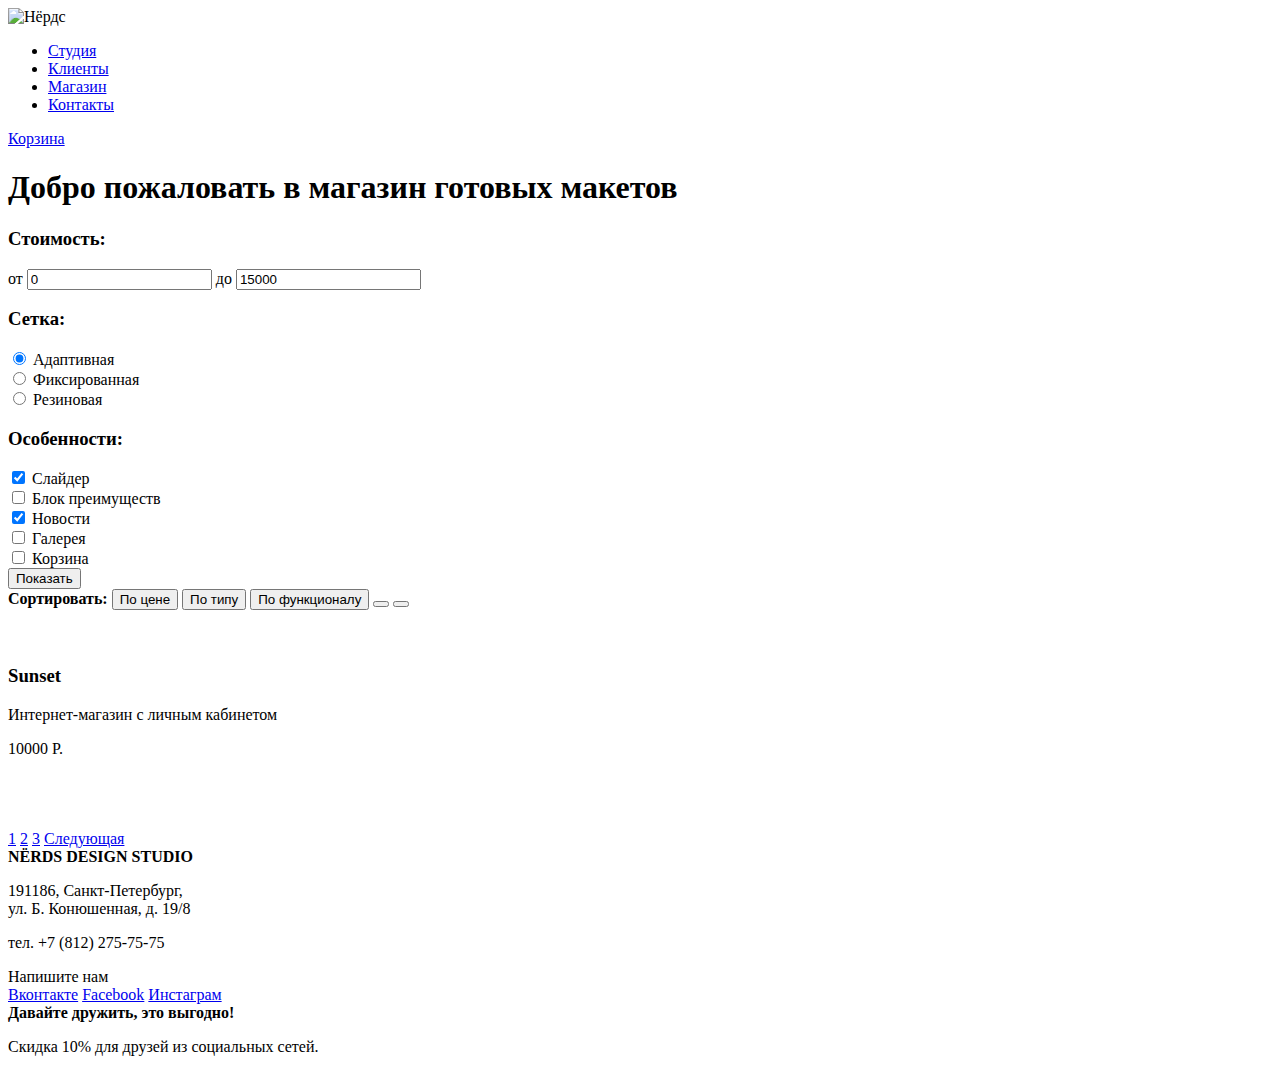
==== catalog.html @ 6c8f4cd6 "Второе задание" ====
<!DOCTYPE html>
<html lang="ru">
  <head>
    <meta charset="utf-8">
    <title>Магазин готовых макетов «Нёрдс»</title>
  </head>
  <body>
    <header class="main-header">
      <div class="container">
        <div class="nerds-logo">
          <img src="img/" width="" height="" alt="Нёрдс">  
        </div>
        <nav class="main-navigation">
          <ul>
            <li>
              <a href="#">Студия</a>
            </li>
            <li>
              <a href="#">Клиенты</a>
            </li>
            <li>
              <a href="#">Магазин</a>  
            </li>
            <li>
              <a href="#">Контакты</a>  
            </li>
          </ul>
        </nav>
        <div class="cart-block">
          <a class="cart" href="#">Корзина</a>
        </div>
      </div>
    </header>
    <main class="container">
      <div class="head">
        <h1 class="shop-welcome">Добро пожаловать в магазин готовых макетов</h1>  
      </div>
      <div class="container-forms">
        <form class="block-form" action="https://echo.htmlacademy.ru" method="post">
          <div class="range-filter"> <!-- С фильтром-ползунком не разобрался -->
            <h3 class="index-title">Стоимость:</h3>
            <div class="range-controls">
              <div class="scale"><div></div></div>
              <div class="toggle min-toggle"></div>
              <div class="toggle max-toggle"></div>
            </div>
            <div class="price-controls">
              от <input class="min-price" type="text" value="0">
              до <input class="max-price" type="text" value="15000">
            </div>
          </div>
          <div class="block-grid">
            <h3 class="index-title">Сетка:</h3>
            <label>
            <input class="grid-name" type="radio" name="grid" value="adaptive" checked> Адаптивная<br>
            </label>
            <label>
            <input class="grid-name" type="radio" name="grid" value="fixed"> Фиксированная<br>
            </label>
            <label>
            <input class="grid-name" type="radio" name="grid" value="elastic"> Резиновая
            </label>
          </div>
          <div class="block-features">
            <h3 class="index-title">Особенности:</h3>
            <label>
            <input class="feature-name" type="checkbox" name="slider" id="slider-field" checked> Слайдер<br>
            </label>
            <label>
            <input class="feature-name" type="checkbox" name="features-mod" id="features-mod-field"> Блок преимуществ<br>
            </label>
            <label>
            <input class="feature-name" type="checkbox" name="news" id="news-field" checked> Новости<br>
            </label>
            <label>
            <input class="feature-name" type="checkbox" name="gallery" id="gallery-field"> Галерея<br>
            </label>
            <label>
            <input class="feature-name" type="checkbox" name="cart" id="cart-field"> Корзина
            </label>
          </div>
          <button class="btn btn-show">Показать</button>
        </form>
      </div>
      <div class="container-catalog">
        <div class="sort">
          <b class="sort-name">Сортировать:</b>
          <button class="by-price">По цене</button>
          <button class="by-type">По типу</button>
          <button class="by-function">По функционалу</button>
          <button class="sort-down"></button>
          <button class="sort-up"></button>
        </div>
        <div class="layouts">
          <article class="aviator">
            <div class="triple-slider"></div>
            <img src="img/" width="" height="" alt="">  
          </article>
          <article class="sunset">
            <div class="triple-slider"></div>
            <img src="img/" width="" height="" alt="">
            <section class="sunset-info">
              <h3 class="index-title">Sunset</h3>
              <p>Интернет-магазин с личным кабинетом</p>
              <a class="btn btn-buy">10000 Р.</a>
            </section>
          </article>
          <article class="forte">
            <div class="triple-slider"></div>
            <img src="img/" width="" height="" alt="">  
          </article>
          <article class="modern-organic">
            <div class="triple-slider"></div>
            <img src="img/" width="" height="" alt="">  
          </article>
          <article class="avenue">
            <div class="triple-slider"></div>
            <img src="img/" width="" height="" alt="">  
          </article>
          <article class="dovetail">
            <div class="triple-slider"></div>
            <img src="img/" width="" height="" alt="">  
          </article>
        </div>
        <div class="pages">
          <a class="page" href="#">1</a>
          <a class="page" href="#">2</a>
          <a class="page" href="#">3</a>
          <a class="next" href="#">Следующая</a>
        </div>
      </div>
    </main>
    <footer class="main-footer">
      <div class="container">
        <a class="map" href="#"></a>
        <section class="footer-contacts">
          <b class="title-contacts">NЁRDS DESIGN STUDIO</b>
          <p>191186, Санкт-Петербург,<br>
             ул. Б. Конюшенная, д. 19/8</p>
          <p>тел. +7 (812) 275-75-75</p>
          <a class="btn link-us">Напишите нам</a>
        </section>
        <section class="footer-social">
          <div class="links">
            <a class="btn-social btn-social-vk" href="#">Вконтакте</a>
            <a class="btn-social btn-social-fb" href="#">Facebook</a>
            <a class="btn-social btn-social-inst" href="#">Инстаграм</a>
          </div>
          <div class="friendship">
            <b class="friend-title">Давайте дружить, это выгодно!</b>
            <p class="discount">Скидка 10% для друзей из социальных сетей.</p>
          </div>
        </section>
      </div>
    </footer>
  </body>
</html>
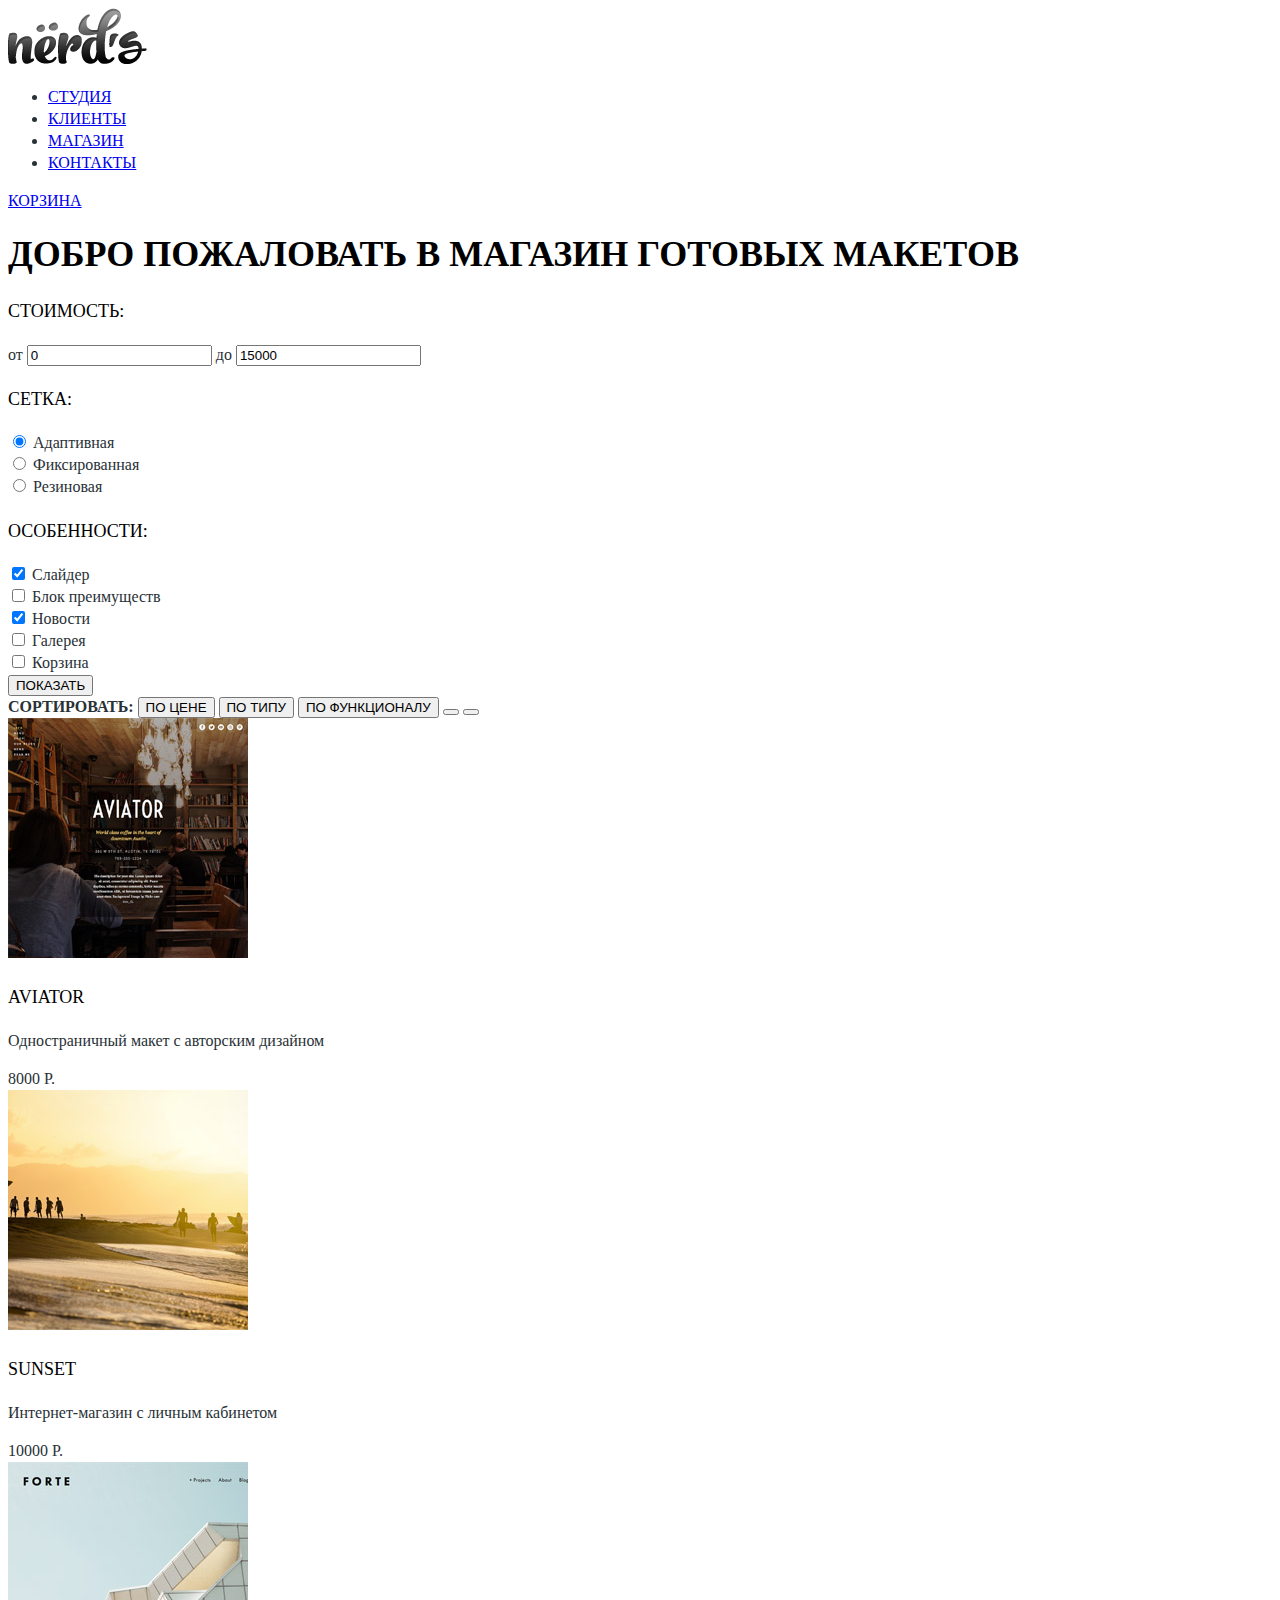
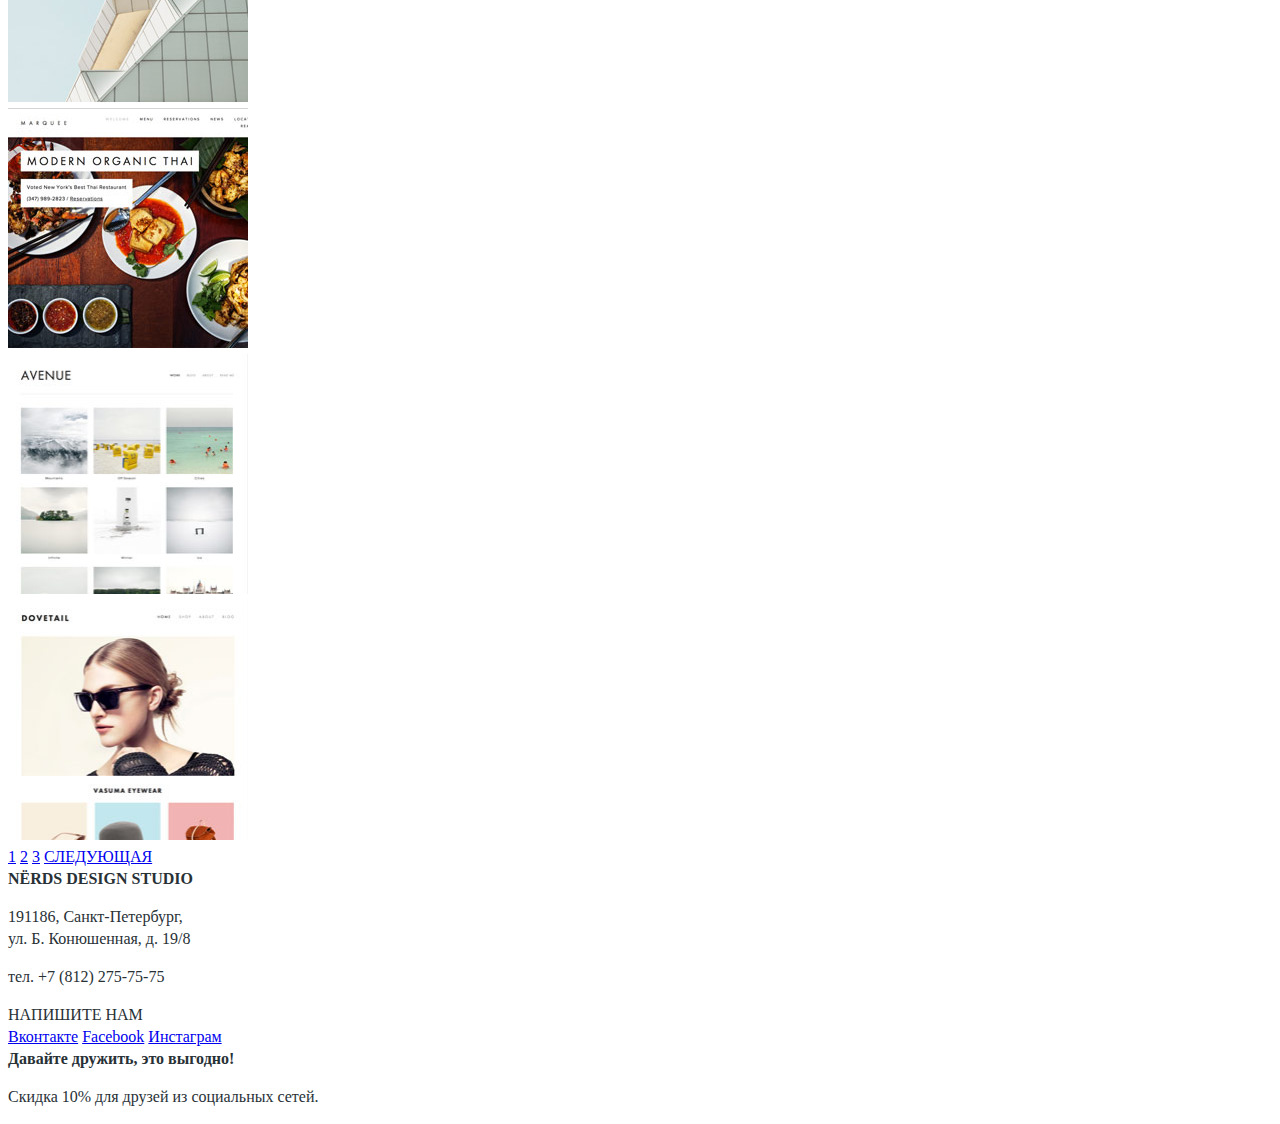
==== commit 2e51c8cd: "Третье задание" ====
--- a/catalog.html
+++ b/catalog.html
@@ -3,42 +3,43 @@
   <head>
     <meta charset="utf-8">
     <title>Магазин готовых макетов «Нёрдс»</title>
+    <link href="css/style.css" rel="stylesheet">
   </head>
   <body>
     <header class="main-header">
       <div class="container">
         <div class="nerds-logo">
-          <img src="img/" width="" height="" alt="Нёрдс">  
+          <a class="logo" href="#"><img src="img/logo_nerds.png" width="139" height="56" alt="Нёрдс"></a>  
         </div>
         <nav class="main-navigation">
           <ul>
             <li>
-              <a href="#">Студия</a>
+              <a href="#">СТУДИЯ</a>
             </li>
             <li>
-              <a href="#">Клиенты</a>
+              <a href="#">КЛИЕНТЫ</a>
             </li>
             <li>
-              <a href="#">Магазин</a>  
+              <a href="#">МАГАЗИН</a>  
             </li>
             <li>
-              <a href="#">Контакты</a>  
+              <a href="#">КОНТАКТЫ</a>  
             </li>
           </ul>
         </nav>
         <div class="cart-block">
-          <a class="cart" href="#">Корзина</a>
+          <a class="cart" href="#">КОРЗИНА</a>
         </div>
       </div>
     </header>
     <main class="container">
       <div class="head">
-        <h1 class="shop-welcome">Добро пожаловать в магазин готовых макетов</h1>  
+        <h1 class="shop-welcome">ДОБРО ПОЖАЛОВАТЬ В МАГАЗИН ГОТОВЫХ МАКЕТОВ</h1>  
       </div>
       <div class="container-forms">
         <form class="block-form" action="https://echo.htmlacademy.ru" method="post">
           <div class="range-filter"> <!-- С фильтром-ползунком не разобрался -->
-            <h3 class="index-title">Стоимость:</h3>
+            <h3 class="index-title">СТОИМОСТЬ:</h3>
             <div class="range-controls">
               <div class="scale"><div></div></div>
               <div class="toggle min-toggle"></div>
@@ -50,7 +51,7 @@
             </div>
           </div>
           <div class="block-grid">
-            <h3 class="index-title">Сетка:</h3>
+            <h3 class="index-title">СЕТКА:</h3>
             <label>
             <input class="grid-name" type="radio" name="grid" value="adaptive" checked> Адаптивная<br>
             </label>
@@ -62,7 +63,7 @@
             </label>
           </div>
           <div class="block-features">
-            <h3 class="index-title">Особенности:</h3>
+            <h3 class="index-title">ОСОБЕННОСТИ:</h3>
             <label>
             <input class="feature-name" type="checkbox" name="slider" id="slider-field" checked> Слайдер<br>
             </label>
@@ -79,54 +80,59 @@
             <input class="feature-name" type="checkbox" name="cart" id="cart-field"> Корзина
             </label>
           </div>
-          <button class="btn btn-show">Показать</button>
+          <button class="btn btn-show">ПОКАЗАТЬ</button>
         </form>
       </div>
       <div class="container-catalog">
         <div class="sort">
-          <b class="sort-name">Сортировать:</b>
-          <button class="by-price">По цене</button>
-          <button class="by-type">По типу</button>
-          <button class="by-function">По функционалу</button>
+          <b class="sort-name">СОРТИРОВАТЬ:</b>
+          <button class="by-price">ПО ЦЕНЕ</button>
+          <button class="by-type">ПО ТИПУ</button>
+          <button class="by-function">ПО ФУНКЦИОНАЛУ</button>
           <button class="sort-down"></button>
           <button class="sort-up"></button>
         </div>
         <div class="layouts">
           <article class="aviator">
             <div class="triple-slider"></div>
-            <img src="img/" width="" height="" alt="">  
+            <img src="img/shop_aviator.jpg" width="240" height="240" alt="AVIATOR">
+            <section class="aviator-info">
+              <h3 class="index-title">AVIATOR</h3>
+              <p>Одностраничный макет с авторским дизайном</p>
+              <a class="btn btn-buy">8000 Р.</a>
+            </section>
           </article>
           <article class="sunset">
             <div class="triple-slider"></div>
-            <img src="img/" width="" height="" alt="">
+            <img src="img/shop_sunset.jpg" width="240" height="240" alt="SUNSET">
             <section class="sunset-info">
-              <h3 class="index-title">Sunset</h3>
+              <h3 class="index-title">SUNSET</h3>
               <p>Интернет-магазин с личным кабинетом</p>
               <a class="btn btn-buy">10000 Р.</a>
             </section>
           </article>
           <article class="forte">
             <div class="triple-slider"></div>
-            <img src="img/" width="" height="" alt="">  
+            <img src="img/shop_forte.jpg" width="240" height="240" alt="FORTE">  
           </article>
           <article class="modern-organic">
             <div class="triple-slider"></div>
-            <img src="img/" width="" height="" alt="">  
+            <img src="img/shop_modorg.jpg" width="240" height="240" alt="MODERN ORGANIC THAI">  
           </article>
           <article class="avenue">
             <div class="triple-slider"></div>
-            <img src="img/" width="" height="" alt="">  
+            <img src="img/shop_avenue.jpg" width="240" height="240" alt="AVENUE">  
           </article>
           <article class="dovetail">
             <div class="triple-slider"></div>
-            <img src="img/" width="" height="" alt="">  
+            <img src="img/shop_dovetail.jpg" width="240" height="240" alt="DOVETAIL">  
           </article>
         </div>
         <div class="pages">
           <a class="page" href="#">1</a>
           <a class="page" href="#">2</a>
           <a class="page" href="#">3</a>
-          <a class="next" href="#">Следующая</a>
+          <a class="page next" href="#">СЛЕДУЮЩАЯ</a>
         </div>
       </div>
     </main>
@@ -138,7 +144,7 @@
           <p>191186, Санкт-Петербург,<br>
              ул. Б. Конюшенная, д. 19/8</p>
           <p>тел. +7 (812) 275-75-75</p>
-          <a class="btn link-us">Напишите нам</a>
+          <a class="btn link-us">НАПИШИТЕ НАМ</a>
         </section>
         <section class="footer-social">
           <div class="links">
@@ -154,4 +160,4 @@
       </div>
     </footer>
   </body>
-</html>+</html>
--- a/css/style.css
+++ b/css/style.css
@@ -0,0 +1,23 @@
+body {
+    font-size: 16px;
+    line-height: 22px;
+    color: #283136;
+    font-weight: 500;
+    font-family: Roboto;
+}
+
+h1 {
+    font-size: 36px;
+    line-height: 36px;
+    color: #000000;
+    font-weight: bold;
+    font-family: Roboto;
+}
+
+h3 {
+    font-size: 18px;
+    line-height: 30px;
+    color: #000000;
+    font-weight: 500;
+    font-family: Roboto;
+}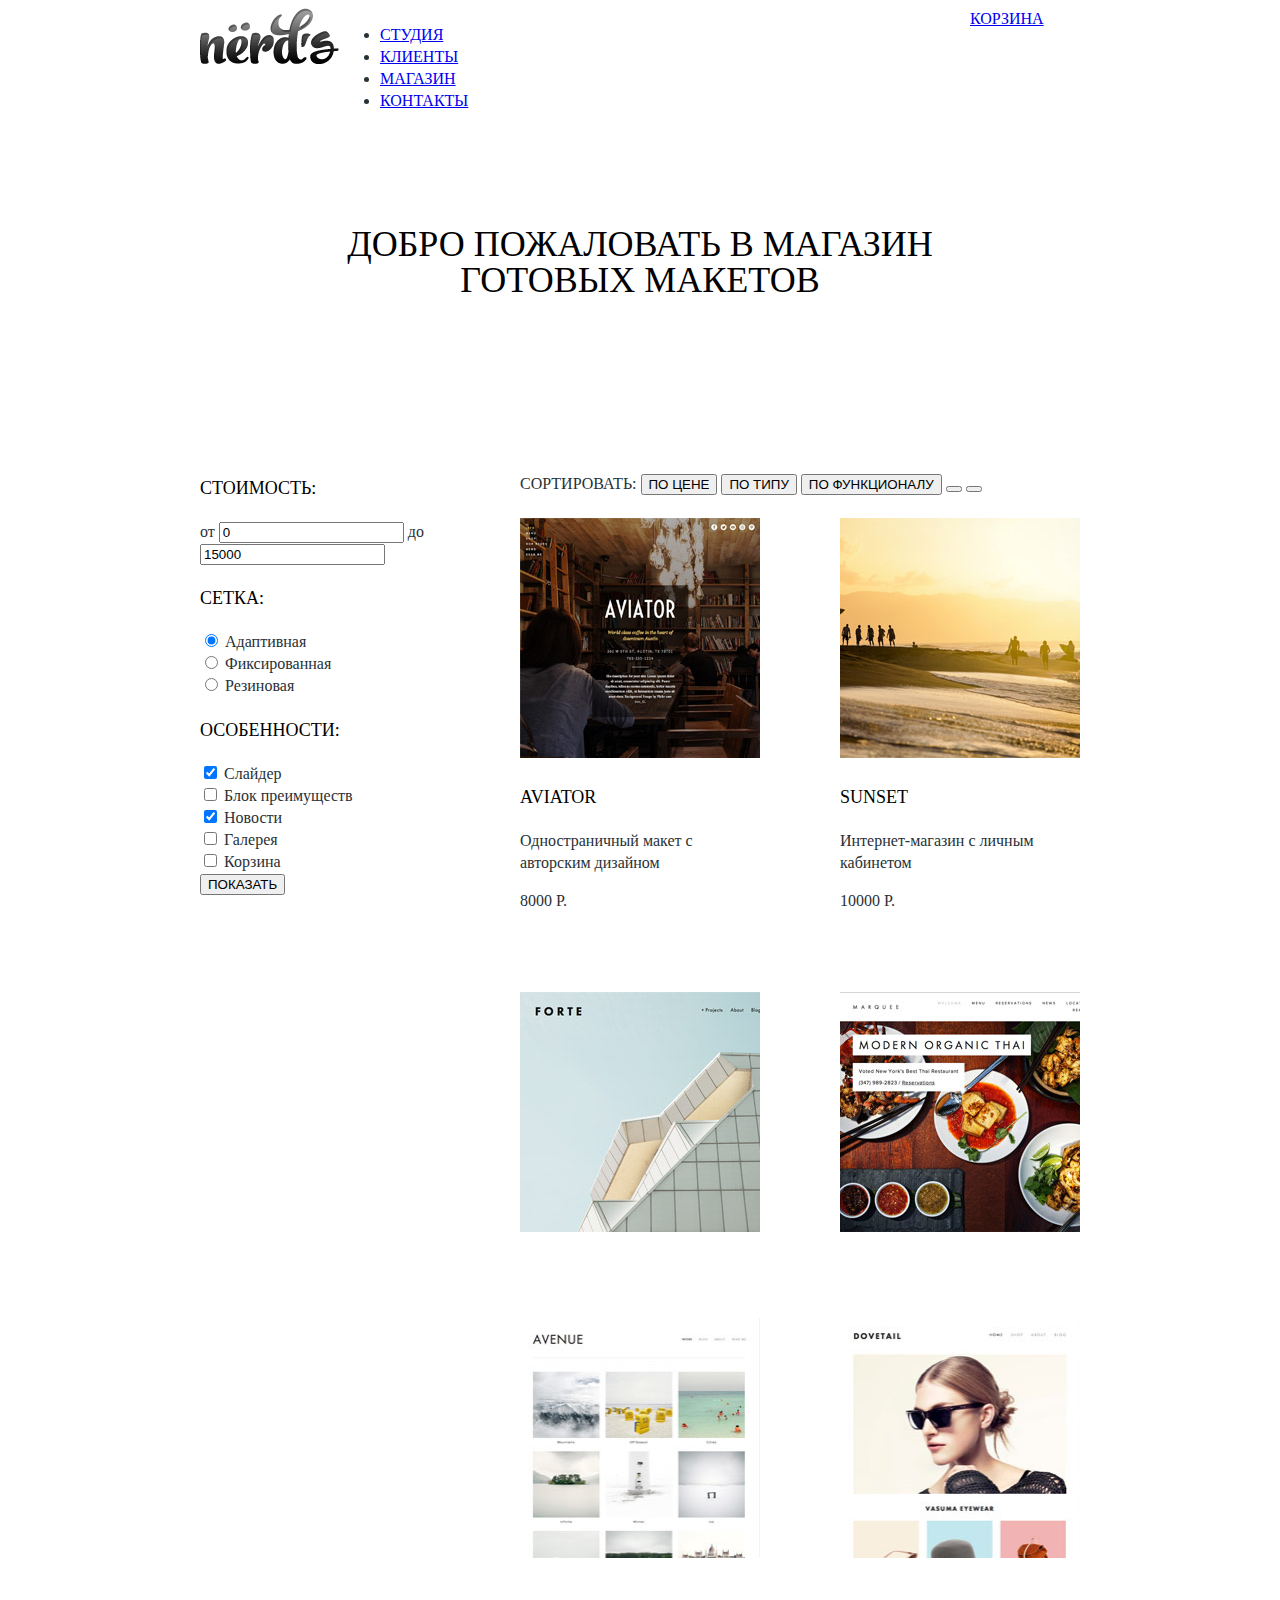
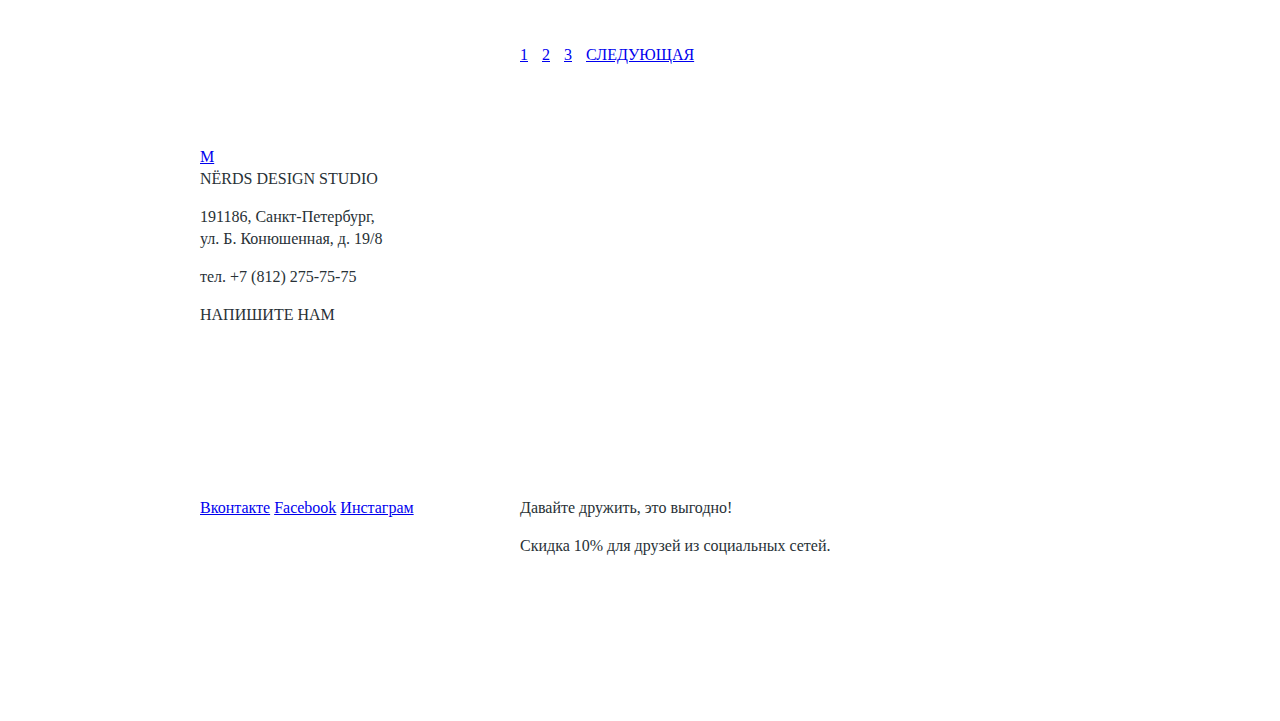
==== commit 1e640529: "Четвёртое задание" ====
--- a/catalog.html
+++ b/catalog.html
@@ -7,7 +7,7 @@
   </head>
   <body>
     <header class="main-header">
-      <div class="container">
+      <div class="container clearfix">
         <div class="nerds-logo">
           <a class="logo" href="#"><img src="img/logo_nerds.png" width="139" height="56" alt="Нёрдс"></a>  
         </div>
@@ -34,7 +34,7 @@
     </header>
     <main class="container">
       <div class="head">
-        <h1 class="shop-welcome">ДОБРО ПОЖАЛОВАТЬ В МАГАЗИН ГОТОВЫХ МАКЕТОВ</h1>  
+        <h1 class="shop-welcome">ДОБРО ПОЖАЛОВАТЬ В МАГАЗИН<br> ГОТОВЫХ МАКЕТОВ</h1>  
       </div>
       <div class="container-forms">
         <form class="block-form" action="https://echo.htmlacademy.ru" method="post">
@@ -137,8 +137,8 @@
       </div>
     </main>
     <footer class="main-footer">
-      <div class="container">
-        <a class="map" href="#"></a>
+      <div class="container clearfix">
+        <a class="map" href="#">M</a>
         <section class="footer-contacts">
           <b class="title-contacts">NЁRDS DESIGN STUDIO</b>
           <p>191186, Санкт-Петербург,<br>
@@ -146,7 +146,7 @@
           <p>тел. +7 (812) 275-75-75</p>
           <a class="btn link-us">НАПИШИТЕ НАМ</a>
         </section>
-        <section class="footer-social">
+        <section class="footer-social clearfix">
           <div class="links">
             <a class="btn-social btn-social-vk" href="#">Вконтакте</a>
             <a class="btn-social btn-social-fb" href="#">Facebook</a>
--- a/css/style.css
+++ b/css/style.css
@@ -10,7 +10,7 @@
     font-size: 36px;
     line-height: 36px;
     color: #000000;
-    font-weight: bold;
+    font-weight: 500;
     font-family: Roboto;
 }
 
@@ -20,4 +20,257 @@
     color: #000000;
     font-weight: 500;
     font-family: Roboto;
-}+}
+
+b {
+    font-size: 16px;
+    line-height: 22px;
+    color: #283136;
+    font-weight: 500;
+    font-family: Roboto;
+}
+
+.clearfix::after {
+    content: "";
+    
+    display: table;
+    clear: both;
+}
+
+.container {
+    width: 880px;
+    padding: 0 10px;
+    margin: 0 auto;
+}
+
+.nerds-logo {
+    float: left;
+    width: 140px;
+}
+
+.main-navigation {
+    float: left;
+    width: 580px;
+    
+    /*Оформление сеток*/
+    min-height: 59px;
+}
+
+.cart-block {
+    float: right;
+    width: 110px;
+    
+    /*Оформление сеток*/
+    min-height: 59px;
+}
+
+.slider-block {
+    height: 353px;
+    margin-bottom: 80px;
+}
+
+/*Catalog*/
+.head {
+    display: block;
+    
+    text-align: center;
+    height: 172px;
+    padding-top: 74px;
+    margin-bottom: 81px;
+}
+
+/*Catalog*/
+.container-forms {
+    float: left;
+    
+    width: 240px;
+    margin-right: 80px;
+}
+
+/*Catalog*/
+.container-catalog {
+    float: right;
+    
+    padding-top: 18px;
+    width: 560px;
+}
+
+/*Catalog*/
+.sort {
+    margin-bottom: 23px;
+}
+
+/*Catalog*/
+.aviator {
+    float: left;
+    
+    width: 240px;
+    margin-right: 80px;
+    margin-bottom: 80px;
+}
+
+/*Catalog*/
+.sunset {
+    float: right;
+    
+    width: 240px;
+    margin-bottom: 80px;
+}
+
+/*Catalog*/
+.forte {
+    float: left;
+    
+    width: 240px;
+    margin-right: 80px;
+    margin-bottom: 80px;
+}
+
+/*Catalog*/
+.modern-organic {
+    float: right;
+    
+    width: 240px;
+    margin-bottom: 80px;
+}
+
+/*Catalog*/
+.avenue {
+    float: left;
+    
+    width: 240px;
+    margin-right: 80px;
+    margin-bottom: 80px;
+}
+
+/*Catalog*/
+.dovetail {
+    float: right;
+    
+    width: 240px;
+}
+
+/*Catalog*/
+.pages {
+    clear: both;
+    
+    width: 320px;
+    margin-bottom: 80px;
+}
+
+/*Catalog*/
+.page {
+    margin-right: 10px;
+}
+
+/*Catalog*/
+.page:last-child {
+    margin-right: 0;
+}
+
+.offer-block {
+    float: left;
+    
+    width: 481px;
+    padding-top: 76px;
+}
+
+.slider-image-title {
+    float: right;
+    
+    width: 340px;
+    padding-top: 53px;
+}
+
+.order {
+    float: left;
+    
+    width: 240px;
+    margin-right: 80px;
+}
+
+.order p {
+    font-size: 15px;
+}
+
+.order:last-child {
+    margin-right: 0;
+}
+
+.line-orders {
+    margin-top: 80px;
+    margin-bottom: 59px;
+}
+
+.info-nerds {
+    height: 483px;
+    margin-bottom: 31px;
+}
+
+.info-main {
+    float: left;
+    
+    width: 630px;
+    margin-right: 10px;
+    margin-bottom: 51px;
+}
+
+.working-block {
+    float: right;
+    
+    width: 240px;
+}
+
+.line-main {
+    clear: both;
+    
+    margin-bottom: 40px;
+}
+
+.partners {
+    height: 90px;
+}
+
+.partner {
+    float: left;
+    
+    width: 220px;
+    margin-right: 100px;
+}
+
+.partner:last-child {
+    margin-right: 0;
+}
+
+.line-partners {
+    margin-bottom: 86px;
+}
+
+/*Не знаю, как быть с футером. Ошибка в CSS? Ширину не задать совсем :( */
+.main-footer {
+    clear: both;
+}
+
+.footer-contacts {
+    width: 250px;
+    height: 240px;
+    margin-bottom: 89px;
+}
+
+.footer-social {
+    height: 216px;
+}
+
+.links {
+    float: left;
+    
+    width: 300px;
+    margin-right: 20px;
+}
+
+.friendship {
+    float: right;
+    
+    width: 560px;
+}
+
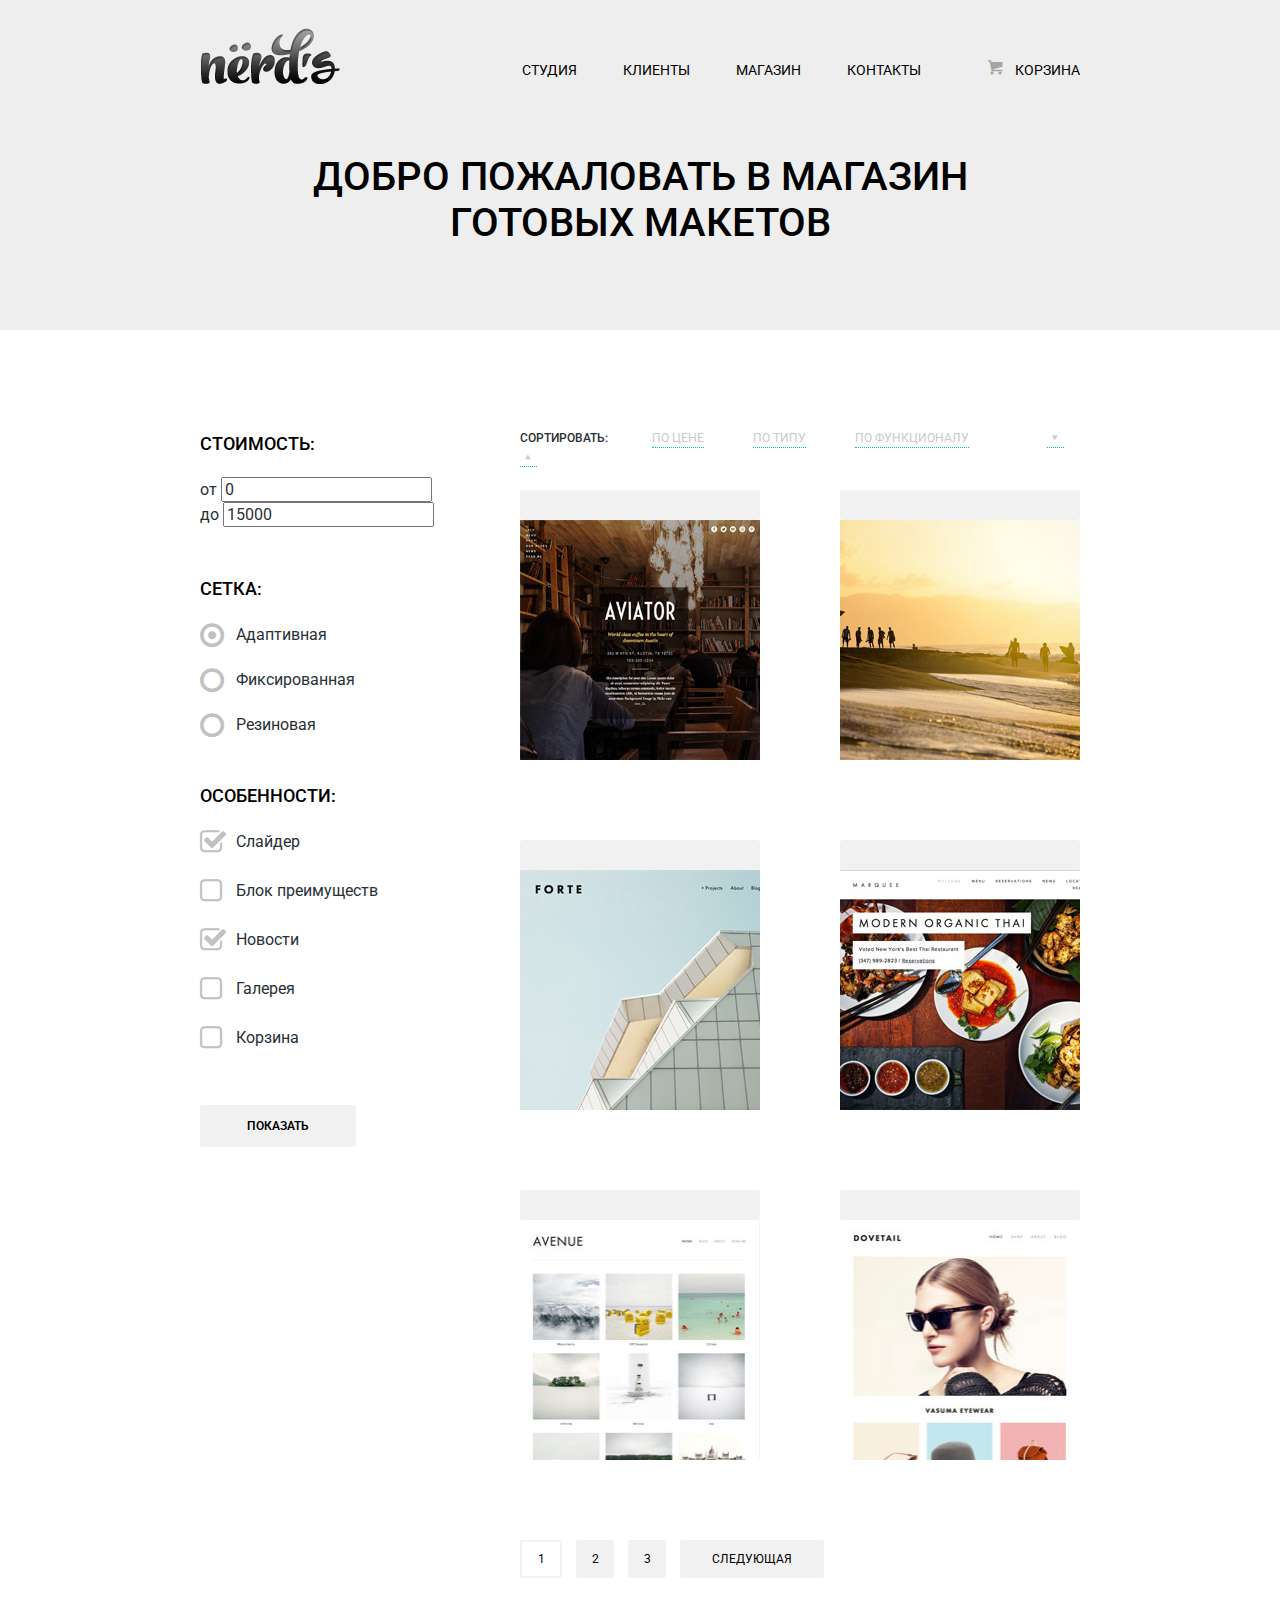
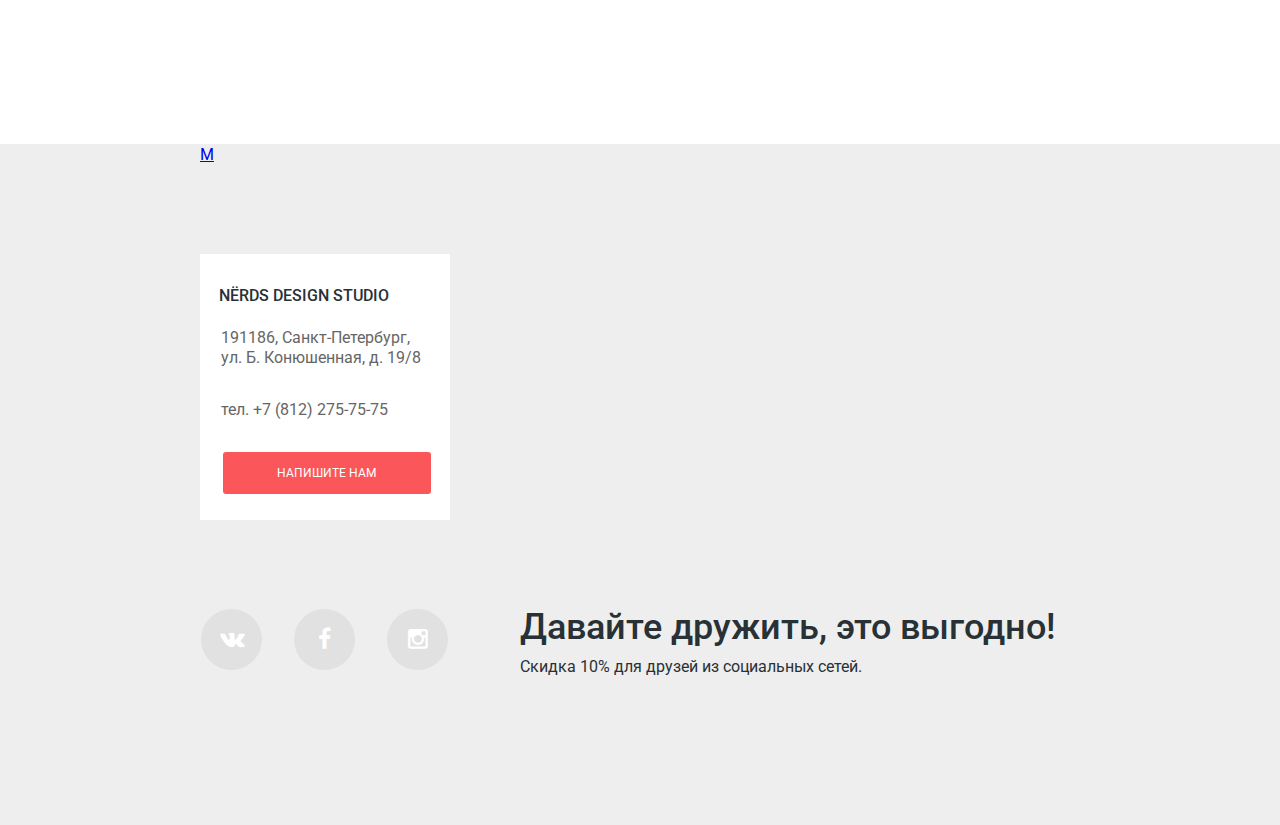
==== commit b234312b: "Пятое задание" ====
--- a/catalog.html
+++ b/catalog.html
@@ -2,7 +2,9 @@
 <html lang="ru">
   <head>
     <meta charset="utf-8">
-    <title>Магазин готовых макетов «Нёрдс»</title>
+    <title>Готовые макеты «Нёрдс»</title>
+    <link href='https://fonts.googleapis.com/css?family=Roboto:500&subset=latin,cyrillic' rel='stylesheet' type='text/css'>
+    <link href="css/normalize.css" rel="stylesheet">
     <link href="css/style.css" rel="stylesheet">
   </head>
   <body>
@@ -28,77 +30,69 @@
           </ul>
         </nav>
         <div class="cart-block">
-          <a class="cart" href="#">КОРЗИНА</a>
+          <a class="cart" href="#"><span class="icon-basket"></span>КОРЗИНА</a>
         </div>
       </div>
-    </header>
-    <main class="container">
       <div class="head">
         <h1 class="shop-welcome">ДОБРО ПОЖАЛОВАТЬ В МАГАЗИН<br> ГОТОВЫХ МАКЕТОВ</h1>  
       </div>
-      <div class="container-forms">
-        <form class="block-form" action="https://echo.htmlacademy.ru" method="post">
-          <div class="range-filter"> <!-- С фильтром-ползунком не разобрался -->
-            <h3 class="index-title">СТОИМОСТЬ:</h3>
-            <div class="range-controls">
-              <div class="scale"><div></div></div>
-              <div class="toggle min-toggle"></div>
-              <div class="toggle max-toggle"></div>
-            </div>
-            <div class="price-controls">
-              от <input class="min-price" type="text" value="0">
-              до <input class="max-price" type="text" value="15000">
-            </div>
+    </header>
+    <main class="container clearfix">
+      <form class="block-form" action="https://echo.htmlacademy.ru" method="get">
+        <div class="range-filter">
+          <h3 class="index-title">СТОИМОСТЬ:</h3>
+          <div class="range-controls">
+            <div class="scale"><div></div></div>
+            <div class="toggle min-toggle"></div>
+            <div class="toggle max-toggle"></div>
           </div>
-          <div class="block-grid">
-            <h3 class="index-title">СЕТКА:</h3>
-            <label>
-            <input class="grid-name" type="radio" name="grid" value="adaptive" checked> Адаптивная<br>
-            </label>
-            <label>
-            <input class="grid-name" type="radio" name="grid" value="fixed"> Фиксированная<br>
-            </label>
-            <label>
-            <input class="grid-name" type="radio" name="grid" value="elastic"> Резиновая
-            </label>
+          <div class="price-controls">
+            от <input class="min-price" type="text" value="0">
+            до <input class="max-price" type="text" value="15000">
           </div>
-          <div class="block-features">
-            <h3 class="index-title">ОСОБЕННОСТИ:</h3>
-            <label>
-            <input class="feature-name" type="checkbox" name="slider" id="slider-field" checked> Слайдер<br>
-            </label>
-            <label>
-            <input class="feature-name" type="checkbox" name="features-mod" id="features-mod-field"> Блок преимуществ<br>
-            </label>
-            <label>
-            <input class="feature-name" type="checkbox" name="news" id="news-field" checked> Новости<br>
-            </label>
-            <label>
-            <input class="feature-name" type="checkbox" name="gallery" id="gallery-field"> Галерея<br>
-            </label>
-            <label>
-            <input class="feature-name" type="checkbox" name="cart" id="cart-field"> Корзина
-            </label>
-          </div>
-          <button class="btn btn-show">ПОКАЗАТЬ</button>
-        </form>
-      </div>
+        </div>
+        <div class="block-grid">
+          <h3 class="index-title">СЕТКА:</h3>
+          
+          <input class="grid-name" type="radio" name="grid" id="grid-a" value="adaptive" checked>
+          <label for="grid-a">Адаптивная</label>
+          <input class="grid-name" type="radio" name="grid" id="grid-f" value="fixed"> 
+          <label for="grid-f">Фиксированная</label>
+          <input class="grid-name" type="radio" name="grid" id="grid-e" value="elastic">
+          <label for="grid-e">Резиновая</label>
+        </div>
+        <div class="block-features">
+          <h3 class="index-title">ОСОБЕННОСТИ:</h3>
+          <input class="feature-name" type="checkbox" name="slider" id="slider-field" checked>
+          <label for="slider-field">Слайдер</label>
+          <input class="feature-name" type="checkbox" name="features-mod" id="features-mod-field">
+          <label for="features-mod-field">Блок преимуществ</label>
+          <input class="feature-name" type="checkbox" name="news" id="news-field" checked>
+          <label for="news-field">Новости</label>
+          <input class="feature-name" type="checkbox" name="gallery" id="gallery-field">
+          <label for="gallery-field">Галерея</label>
+          <input class="feature-name" type="checkbox" name="cart" id="cart-field">
+          <label for="cart-field">Корзина</label>
+        </div>
+        <button class="btn btn-show">ПОКАЗАТЬ</button>
+      </form>
       <div class="container-catalog">
         <div class="sort">
           <b class="sort-name">СОРТИРОВАТЬ:</b>
-          <button class="by-price">ПО ЦЕНЕ</button>
-          <button class="by-type">ПО ТИПУ</button>
-          <button class="by-function">ПО ФУНКЦИОНАЛУ</button>
-          <button class="sort-down"></button>
-          <button class="sort-up"></button>
+          <button class="sort-btn by-price">ПО ЦЕНЕ</button>
+          <button class="sort-btn by-type">ПО ТИПУ</button>
+          <button class="sort-btn by-function">ПО ФУНКЦИОНАЛУ</button>
+          <button class="sort-btn sort-dir"><span class="icon-down-dir"></span></button>
+          <button class="sort-btn sort-dir"><span class="icon-up-dir"></span>
+          </button>
         </div>
-        <div class="layouts">
+        <div class="layouts clearfix">
           <article class="aviator">
             <div class="triple-slider"></div>
             <img src="img/shop_aviator.jpg" width="240" height="240" alt="AVIATOR">
             <section class="aviator-info">
               <h3 class="index-title">AVIATOR</h3>
-              <p>Одностраничный макет с авторским дизайном</p>
+              <p>Одностраничный макет<br> с авторским дизайном</p>
               <a class="btn btn-buy">8000 Р.</a>
             </section>
           </article>
@@ -107,7 +101,7 @@
             <img src="img/shop_sunset.jpg" width="240" height="240" alt="SUNSET">
             <section class="sunset-info">
               <h3 class="index-title">SUNSET</h3>
-              <p>Интернет-магазин с личным кабинетом</p>
+              <p>Интернет-магазин<br> с личным кабинетом</p>
               <a class="btn btn-buy">10000 Р.</a>
             </section>
           </article>
@@ -148,9 +142,9 @@
         </section>
         <section class="footer-social clearfix">
           <div class="links">
-            <a class="btn-social btn-social-vk" href="#">Вконтакте</a>
-            <a class="btn-social btn-social-fb" href="#">Facebook</a>
-            <a class="btn-social btn-social-inst" href="#">Инстаграм</a>
+            <a class="btn-social" href="#">Вконтакте <span class="icon-vk"></span></a>
+            <a class="btn-social" href="#">Facebook <span class="icon-facebook"></span></a>
+            <a class="btn-social" href="#">Инстаграм <span class="icon-instagramm"></span></a>
           </div>
           <div class="friendship">
             <b class="friend-title">Давайте дружить, это выгодно!</b>
--- a/css/style.css
+++ b/css/style.css
@@ -1,17 +1,59 @@
 body {
+    min-width: 900px;
     font-size: 16px;
     line-height: 22px;
     color: #283136;
-    font-weight: 500;
-    font-family: Roboto;
-}
+    font-weight: ;
+    font-family: "Roboto", sans-serif;
+}
+
+@font-face {
+  font-weight: normal;
+  font-style: normal;
+
+  font-family: "symbols-nerds";
+  src: url("../fonts/symbols-nerds.woff") format("woff"),
+       url("../fonts/symbols-nerds.woff2") format("woff2");
+}
+
+[class^="icon-"]::before,
+[class*=" icon-"]::before {
+  display: inline-block;
+  width: 1em;
+  margin-right: 0.2em;
+  margin-left: 0.2em;
+
+  font-weight: normal;
+  line-height: 1em;
+  font-family: "symbols-nerds";
+  text-align: center;
+  text-transform: none;
+  text-decoration: inherit;
+  font-style: normal;
+  font-variant: normal;
+
+  speak: none;
+}
+
+.icon-basket::before { content: "\62"; } /* "b" */
+.icon-facebook::before { content: "\66"; } /* "f" */
+.icon-twitter::before { content: "\74"; } /* "t" */
+.icon-vk::before { content: "\76"; } /* "v" */
+.icon-up-dir::before { content: "\25b2"; } /* "▲" */
+.icon-down-dir::before { content: "\25bc"; } /* "▼" */
+.icon-circle::before { content: "\25cb"; } /* "○" */
+.icon-circle-dot::before { content: "\25cf"; } /* "●" */
+.icon-check-off::before { content: "\2610"; } /* "☐" */
+.icon-check-on::before { content: "\2611"; } /* "☑" */
+.icon-instagramm::before { content: "📷"; } /* "\1f4f7" */
+
 
 h1 {
     font-size: 36px;
     line-height: 36px;
     color: #000000;
     font-weight: 500;
-    font-family: Roboto;
+    font-family: "Roboto", sans-serif;
 }
 
 h3 {
@@ -19,7 +61,7 @@
     line-height: 30px;
     color: #000000;
     font-weight: 500;
-    font-family: Roboto;
+    font-family: "Roboto", sans-serif;
 }
 
 b {
@@ -27,7 +69,7 @@
     line-height: 22px;
     color: #283136;
     font-weight: 500;
-    font-family: Roboto;
+    font-family: "Roboto", sans-serif;
 }
 
 .clearfix::after {
@@ -42,144 +84,587 @@
     padding: 0 10px;
     margin: 0 auto;
 }
+/*Хэдер*/
+.main-header {
+    color: #000000;
+    
+    background-color: #eeeeee;
+}
 
 .nerds-logo {
     float: left;
-    width: 140px;
+    position: relative;
+    width: 139px;
+    height: 56px;
+    top: 28px;
+    left: 1px;
+}
+
+.nerds-logo img {
+    width: 139px;
+    height: 56px;
 }
 
 .main-navigation {
     float: left;
-    width: 580px;
     
     /*Оформление сеток*/
-    min-height: 59px;
+    min-height: 85px;
+}
+
+.main-navigation ul {
+    position: relative;
+    padding: 0;
+    margin: 0;
+    top: 55px;
+    left: 0px;
+    list-style: none;
+    font-size: 0;
+}
+
+.main-navigation li {
+    display: inline-block;
+    
+    font-size: 14px;
+    line-height: 30px;
+    vertical-align: top;
+}
+
+.main-navigation a {
+    display: block;
+    margin-right: 46px;
+    
+    color: #000000;
+    text-decoration: none;
+}
+
+.main-navigation li:first-child a {
+    margin-left: 183px;
+}
+
+.main-navigation a:hover {
+    color: #fb565a;
+}
+
+.main-navigation a:active {
+    color: #8f8f8f;
 }
 
 .cart-block {
     float: right;
-    width: 110px;
+    width: 100px;
     
     /*Оформление сеток*/
-    min-height: 59px;
-}
-
-.slider-block {
-    height: 353px;
-    margin-bottom: 80px;
-}
-
-/*Catalog*/
+    min-height: 85px;
+}
+
+.cart {
+    position: relative;
+    
+    display: inline-block;
+    margin-top: 55px;
+    padding-left: 35px;
+    
+    font-size: 14px;
+    line-height: 30px;
+    vertical-align: top;
+    color: #000000;
+    text-decoration: none;
+}
+
+.cart:hover {
+    color: #fb565a;
+}
+
+.cart:active {
+    color: #8f8f8f;
+}
+
+.cart span {
+    position: absolute;
+    top: -2px;
+    left: 4px;
+    font-size: 16px;
+    line-height: 30px;
+    opacity: 0.3;
+}
+
+.cart:hover span {
+    opacity: 1;
+}
+
+.cart:active span {
+    opacity: 0.25;
+}
+/*Catalog Хэдер*/
 .head {
     display: block;
     
     text-align: center;
-    height: 172px;
-    padding-top: 74px;
+    min-height: 176px;
+    margin-top: 69px;
     margin-bottom: 81px;
 }
 
-/*Catalog*/
-.container-forms {
+.head h1 {
+    display: block;
+    font-size: 40px;
+    line-height: 46px;
+}
+/*Catalog Форма*/
+.block-form {
     float: left;
     
     width: 240px;
     margin-right: 80px;
 }
 
-/*Catalog*/
+.range-filter {
+    margin-bottom: 47px;
+}
+
+.block-grid {
+    margin-bottom: 46px;
+}
+
+.block-grid h3 {
+    font-size: 18px;
+    line-height: 30px;
+    margin-bottom: -4px;
+}
+
+input[type=radio] {
+    display: none;
+}
+
+input[type=radio] + label {
+    display: block;
+    position: relative;
+    margin: 25px 0;
+    
+    font-size: 16px;
+    line-height: 20px;
+    
+    padding-left: 36px;
+    
+    cursor: pointer;
+    color: #283136;
+}
+
+input[type=radio] + label::before {
+    content: "\25cb";
+    
+    position: absolute;
+    top: 0;
+    left: 0;
+    
+    width: 25px;
+    height: 25px;
+    
+    font-family: "symbols-nerds";
+    font-size: 28px;
+    color: #c1c1c1;
+}
+
+input[type=radio]:checked + label::before {
+    content: "\25cf";
+}
+
+input[type=radio] + label:hover {
+    color: #000000;
+}
+
+.input[type=radio] + label::before:hover {
+    color: #b5b5b5;
+}
+
+.block-features {
+    margin-bottom: 57px;
+}
+
+.block-features h3 {
+    font-size: 18px;
+    line-height: 30px;
+    margin-bottom: -8px;
+}
+
+input[type=checkbox] {
+    display: none;
+}
+
+input[type=checkbox] + label {
+    display: block;
+    position: relative;
+    margin: 29px 0;
+    
+    font-size: 16px;
+    line-height: 20px;
+    
+    padding-left: 36px;
+    
+    cursor: pointer;
+}
+
+input[type=checkbox] + label::before {
+    content: "\2610";
+    position: absolute;
+    top: 0;
+    left: 0;
+    
+    width: 23px;
+    height: 23px;
+    
+    font-size: 28px;
+    font-family: "symbols-nerds";
+    color: #c1c1c1;
+}
+
+input[type=checkbox]:checked + label::before {
+    content: "\2611";
+}
+/*Catalog Сетка макетов*/
 .container-catalog {
     float: right;
     
     padding-top: 18px;
     width: 560px;
 }
-
-/*Catalog*/
+/*Catalog Сортировка*/
 .sort {
+    position: relative;
     margin-bottom: 23px;
-}
-
-/*Catalog*/
+    font-size: 12px;
+    line-height: 18px;
+}
+
+.sort b {
+    display: inline-block;
+    margin-right: 41px;
+    
+    font-size: 12px;
+    line-height: 18px;
+    
+    vertical-align: top;
+}
+
+.sort-btn {
+    padding: 0;
+    margin-right: 46px;
+    border: none;
+    background: none;
+    border-bottom: 1px dotted #00ca74;
+    color: #cacaca;
+    outline: none;
+}
+
+.sort-btn:hover {
+    color: #000000;
+    border-bottom: 1px solid #00ca74;
+}
+
+.sort-btn:active {
+    color: #000000;
+    border: none;
+    outline: none;
+}
+
+.by-function {
+    margin-right: 75px;
+}
+/*ЧТО ДЕЛАТЬ С СОРТИРОВОЧНЫМИ НАПРАВЛЯЮЩИМИ?*/
+.sort-btn:nth-child(5) {
+    margin-right: 12px;
+}
+
+.sort-btn:nth-child(6) {
+    margin-right: 0;
+}
+
+.sort-dir {
+    
+}
+/*Catalog Слайдер изображений макетов*/
+.triple-slider::before {
+    content: "";
+    display: block;
+    
+    width: 240px;
+    height: 30px;
+    border-radius: 3px;
+    
+    background-color: #f1f1f1;
+}
+/*Catalog Авиатор*/
 .aviator {
     float: left;
-    
-    width: 240px;
+    position: relative;
+    
+    width: 240px;
+    height: 270px;
+    
     margin-right: 80px;
     margin-bottom: 80px;
 }
 
-/*Catalog*/
+.aviator-info {
+    display: none;
+    position: absolute;
+    top: 50px;
+    left: 20px;
+    
+    width: 200px;
+    height: 200px;
+    
+    text-align: center;
+    background-color: #ffffff;
+}
+
+.aviator-info h3 {
+    font-size: 18px;
+    line-height: 18px;
+    margin-top: 36px;
+    margin-bottom: 18px;
+}
+
+.aviator-info p {
+    width: 200px;
+    font-size: 14px;
+    line-height: 18px;
+    margin-bottom: 28px;
+}
+
+.aviator:hover .aviator-info {
+    display: block;
+}
+/*Catalog Сансет*/
 .sunset {
     float: right;
-    
-    width: 240px;
+    position: relative;
+    
+    width: 240px;
+    height: 270px;
+    
     margin-bottom: 80px;
 }
 
-/*Catalog*/
+.sunset-info {
+    display: none;
+    position: absolute;
+    top: 50px;
+    left: 20px;
+    
+    width: 200px;
+    height: 200px;
+    
+    text-align: center;
+    background-color: #ffffff;
+}
+
+.sunset-info h3 {
+    font-size: 18px;
+    line-height: 18px;
+    margin-top: 36px;
+    margin-bottom: 18px;
+}
+
+.sunset-info p {
+    width: 200px;
+    font-size: 14px;
+    line-height: 18px;
+    margin-bottom: 28px;
+}
+
+.sunset:hover .sunset-info {
+    display: block;
+}
+/*Catalog Форте*/
 .forte {
     float: left;
     
     width: 240px;
+    height: 270px;
+    
     margin-right: 80px;
     margin-bottom: 80px;
 }
-
-/*Catalog*/
+/*Catalog Модерн Органик*/
 .modern-organic {
     float: right;
     
     width: 240px;
+    height: 270px;
+    
     margin-bottom: 80px;
 }
-
-/*Catalog*/
+/*Catalog Авеню*/
 .avenue {
     float: left;
     
     width: 240px;
+    height: 270px;
+    
     margin-right: 80px;
     margin-bottom: 80px;
 }
-
-/*Catalog*/
+/*Catalog Давтейл*/
 .dovetail {
     float: right;
     
     width: 240px;
-}
-
-/*Catalog*/
+    height: 270px;
+}
+/*Catalog Переключатели страниц*/
 .pages {
     clear: both;
     
     width: 320px;
     margin-bottom: 80px;
 }
-
-/*Catalog*/
+/*Catalog Страницы*/
 .page {
+    display: inline-block;
+    min-width: 38px;
+    height: 38px;
     margin-right: 10px;
-}
-
-/*Catalog*/
+    font-size: 12px;
+    line-height: 38px;
+    text-align: center;
+    vertical-align: middle;
+    text-decoration: none;
+    border-radius: 3px;
+    color: #000000;
+    background-color: #f1f1f1;
+}
+
+.page:hover {
+    background-color: #e5e5e5;
+}
+
+.page:active {
+    box-shadow: inset 0 3px 0 0 #b5b5b5;
+    background-color: #d5d5d5;
+}
+
+.page:first-child {
+    width: 34px;
+    height: 34px;
+    line-height: 34px;
+    background-color: #ffffff;
+    border: 2px solid #f2f2f2;
+}
+
 .page:last-child {
+    padding-left: 32px;
+    padding-right: 32px;
     margin-right: 0;
+}
+/*Index Блок-Слайдер в хэдере*/
+.slider-block {
+    min-height: 353px;
+    margin-bottom: 81px;
+    background-color: #eee;
 }
 
 .offer-block {
     float: left;
     
-    width: 481px;
-    padding-top: 76px;
-}
-
+    width: 460px;
+    min-height: 221px;
+    margin-top: 53px;
+    margin-right: 80px;
+}
+
+.offer-block h1 {
+    width: 250px;
+    font-size: 36px;
+    line-height: 36px;
+    margin-bottom: 22px;
+}
+
+.offer-block p {
+    width: 460px;
+    font-size: 16px;
+    line-height: 22px;
+    padding-left: 1px;
+    margin-bottom: 25px;
+}
+/*Стилизация кнопок и ссылок*/
+.btn {
+    display: inline-block;
+    padding: 12px 0;
+    font-size: 12px;
+    line-height: 18px;
+    font-family: "Roboto", sans-serif;
+    color: #ffffff;
+    
+    vertical-align: top;
+    text-transform: uppercase;
+    text-decoration: none;
+    border: none;
+    border-radius: 3px;
+    outline: none;
+    cursor: pointer;
+}
+
+.block-form .btn-show {
+    padding-left: 47px;
+    padding-right: 47px;
+    color: #000000;
+    background-color: #f1f1f1;
+    font-weight: 600;
+}
+
+.block-form .btn-show:hover {
+    background-color: #e5e5e5;
+}
+
+.block-form .btn-show:active {
+    box-shadow: inset 0 3px 0 0 #b5b5b5;
+    background-color: #d5d5d5;
+}
+
+.more-btn {
+    background-color: #fb565a;
+    padding-left: 70px;
+    padding-right: 70px;
+    /*Color*/
+    color: #ffffff;
+}
+
+.btn-buy {
+    padding-left: 41px;
+    padding-right: 38px;
+    margin-bottom: 30px;
+    font-size: 18px;
+    line-height: 18px;
+    background-color: #fb565a;
+    border-radius: 3px;
+}
+
+.btn-buy:hover {
+    background-color: #d6494d;
+}
+
+.btn-buy:active {
+    box-shadow: inset 0 3px 0 0 #9b2d30;
+    background-color: #b63538;
+}
+/*Index Изображение в слайдере*/
 .slider-image-title {
     float: right;
     
     width: 340px;
-    padding-top: 53px;
+    height: 232px;
+    margin-top: 52px;
+}
+
+.slider-image-title img {
+    width: 340px;
+    height: 232px;
+}
+/*Index Блок с предложениями*/
+.orders-block {
+    margin-bottom: 80px;
 }
 
 .order {
@@ -189,46 +674,219 @@
     margin-right: 80px;
 }
 
+.img-order {
+    width: 240px;
+    height: 124px;
+    margin-bottom: 26px;
+}
+
+.img-order img {
+    width: 240px;
+    height: 124px;
+}
+
+.order h3 {
+    font-size: 18px;
+    line-height: 30px;
+    margin-bottom: 18px;
+}
+
 .order p {
     font-size: 15px;
+    line-height: 22px;
+    margin-bottom: 28px;
 }
 
 .order:last-child {
     margin-right: 0;
 }
 
+.order .btn {
+    padding-left: 40px;
+    padding-right: 40px;
+}
+
+.book-web {
+    background-color: #fb565a;
+}
+
+.book-web:hover {
+    background-color: #d6494d;
+}
+
+.book-web:active {
+    background-color: #b63538;
+    box-shadow: inset 0 3px 0 0 #9b2d30;
+}
+
+.book-app {
+    background-color: #00ca74;
+}
+
+.book-app:hover {
+    background-color: #01a25e;
+}
+
+.book-app:active {
+    background-color: #009053;
+    box-shadow: inset 0 3px 0 0 #007b47;
+}
+
+.book-present {
+    background-color: #efc84a;
+}
+
+.book-present:hover {
+    background-color: #d6ae2c;
+}
+
+.book-present:active {
+    background-color: #c09b24;
+    box-shadow: inset 0 3px 0 0 #a3841f;
+}
+/*Index Разделительная линия*/
+hr {
+    border: none;
+    color: #eeeeee;
+    background-color: #eeeeee;
+    height: 2px;
+}
+
 .line-orders {
-    margin-top: 80px;
     margin-bottom: 59px;
 }
-
+/*Index Блок с основной информацией сайта*/
 .info-nerds {
-    height: 483px;
+    min-height: 550px;
     margin-bottom: 31px;
 }
 
 .info-main {
     float: left;
     
-    width: 630px;
+    width: 621px;
     margin-right: 10px;
-    margin-bottom: 51px;
+    margin-bottom: 50px;
+}
+
+.info-main h1 {
+    font-size: 36px;
+    line-height: 36px;
+    margin-top: 13px;
+    margin-bottom: 20px;
+}
+
+.info-main p {
+    font-size: 16px;
+    line-height: 22px;
+    margin-bottom: 46px;
+}
+
+.ord-info {
+    height: 173px;
+    padding-bottom: 17px;
+}
+
+.index-list-title {
+    font-size: 16px;
+    line-height: 22px;
+    margin-bottom: 27px;
+    text-transform: uppercase;
+}
+
+.index-list {
+    padding: 0;
+    margin: 27px 0;
+    list-style: none;
+}
+
+.index-list li {
+    position: relative;
+    
+    margin-bottom: 27px;
+    padding-left: 37px;
+}
+
+.index-list li::before {
+    content: "";
+    position: absolute;
+    top: 10px;
+    left: 0;
+    
+    width: 25px;
+    height: 2px;
+    
+    background-color: #fb565a;
 }
 
 .working-block {
     float: right;
     
     width: 240px;
-}
-
+    margin-bottom: 50px;
+}
+
+.logo-main {
+    position: relative;
+    margin: 0 auto;
+    width: 187px;
+    height: 75px;
+    margin-bottom: 31px;
+}
+
+.logo-main img {
+    width: 187px;
+    height: 75px;
+}
+
+.since-block {
+    margin-bottom: 65px;
+    
+    text-align: center;
+}
+
+.since-block b {
+    position: relative;
+    z-index: 2;
+    
+    display: inline;
+    margin: 0;
+    padding: 0 15px;
+    margin-bottom: 67px;
+    
+    font-size: 16px;
+    line-height: 16px;
+    text-align: center;
+    
+    background: #ffffff;
+}
+
+.since-block::after {
+    content: "";
+    position: relative;
+    top: -11px;
+    z-index: 1;
+    
+    display: block;
+    
+    border-bottom: 2px solid #eeeeee;
+}
+
+.work-style {
+    height: 173px;
+    padding-bottom: 17px;
+}
+/*Index Разделительная линия*/
 .line-main {
     clear: both;
     
-    margin-bottom: 40px;
-}
-
+    margin-bottom: 46px;
+}
+/*Index Блок с партнерами*/
 .partners {
-    height: 90px;
+    position: relative;
+    
+    min-height: 91px;
 }
 
 .partner {
@@ -236,41 +894,143 @@
     
     width: 220px;
     margin-right: 100px;
+    opacity: 0.2;
+}
+
+.partners a:hover {
+    opacity: 1;
+}
+
+.partners a:active {
+    opacity: 1;
+}
+
+.partner:nth-child(1) {
+    position: relative;
+    top: 23px;
+}
+
+.partner:nth-child(2) {
+    position: relative;
+    top: 10px;
 }
 
 .partner:last-child {
     margin-right: 0;
 }
-
-.line-partners {
-    margin-bottom: 86px;
-}
-
-/*Не знаю, как быть с футером. Ошибка в CSS? Ширину не задать совсем :( */
+/*Index и Catalog Футер*/
 .main-footer {
     clear: both;
+    
+    margin-top: 86px;
+    
+    min-height: 632px;
+    /*До создания карты*/
+    background-color: #eeeeee;
 }
 
 .footer-contacts {
     width: 250px;
-    height: 240px;
+    min-height: 240px;
+    margin-top: 88px;
     margin-bottom: 89px;
+    background-color: #ffffff;
+}
+
+.footer-contacts b {
+    display: inline-block;
+    margin-left: 19px;
+    margin-top: 27px;
+}
+
+.footer-contacts b {
+    font-size: 16px;
+    line-height: 30px;
+}
+
+.footer-contacts p {
+    margin-left: 21px;
+    margin-top: 17px;
+    margin-bottom: 32px;
+    font-size: 16px;
+    line-height: 20px;
+    color: #666666;
+}
+
+.footer-contacts p + p {
+    margin-top: 24px;
+}
+
+.link-us {
+    padding-left: 54px;;
+    padding-right: 55px;
+    margin-left: 23px;
+    margin-bottom: 26px;
+    background-color: #fb565a;
 }
 
 .footer-social {
-    height: 216px;
-}
-
+    min-height: 216px;
+}
+/*Стилизация ссылок в футере*/
 .links {
     float: left;
     
-    width: 300px;
-    margin-right: 20px;
-}
-
+    min-width: 240px;
+    margin-left: 1px;
+}
+
+.btn-social {
+    display: inline-block;
+    position: relative;
+    width: 61px;
+    height: 61px;
+    margin-right: 28px;
+    text-align: center;
+    vertical-align: top;
+    font-size: 0;
+    border-radius: 50%;
+    
+    text-decoration: none;
+    color: #ffffff;
+    background-color: #e1e1e1;
+}
+
+.btn-social:last-child {
+    margin-right: 0;
+}
+
+.btn-social:hover {
+    background-color: #fb565a;
+}
+
+.btn-social:active {
+    background-color: #d6494d;
+    box-shadow: inset 0 3px 0 0 #b63e42;
+}
+
+.btn-social span {
+    font-size: 23px;
+    line-height: 61px;
+}
+/*Блок с акцией в футере*/
 .friendship {
     float: right;
     
+    margin-left: 72px;
+    
     width: 560px;
 }
 
+.friendship b {
+    font-size: 36px;
+    line-height: 36px;
+}
+
+.friendship p {
+    font-size: 16px;
+    line-height: 22px;
+    margin-top: 11px;
+    margin-bottom: 68px;
+}
+
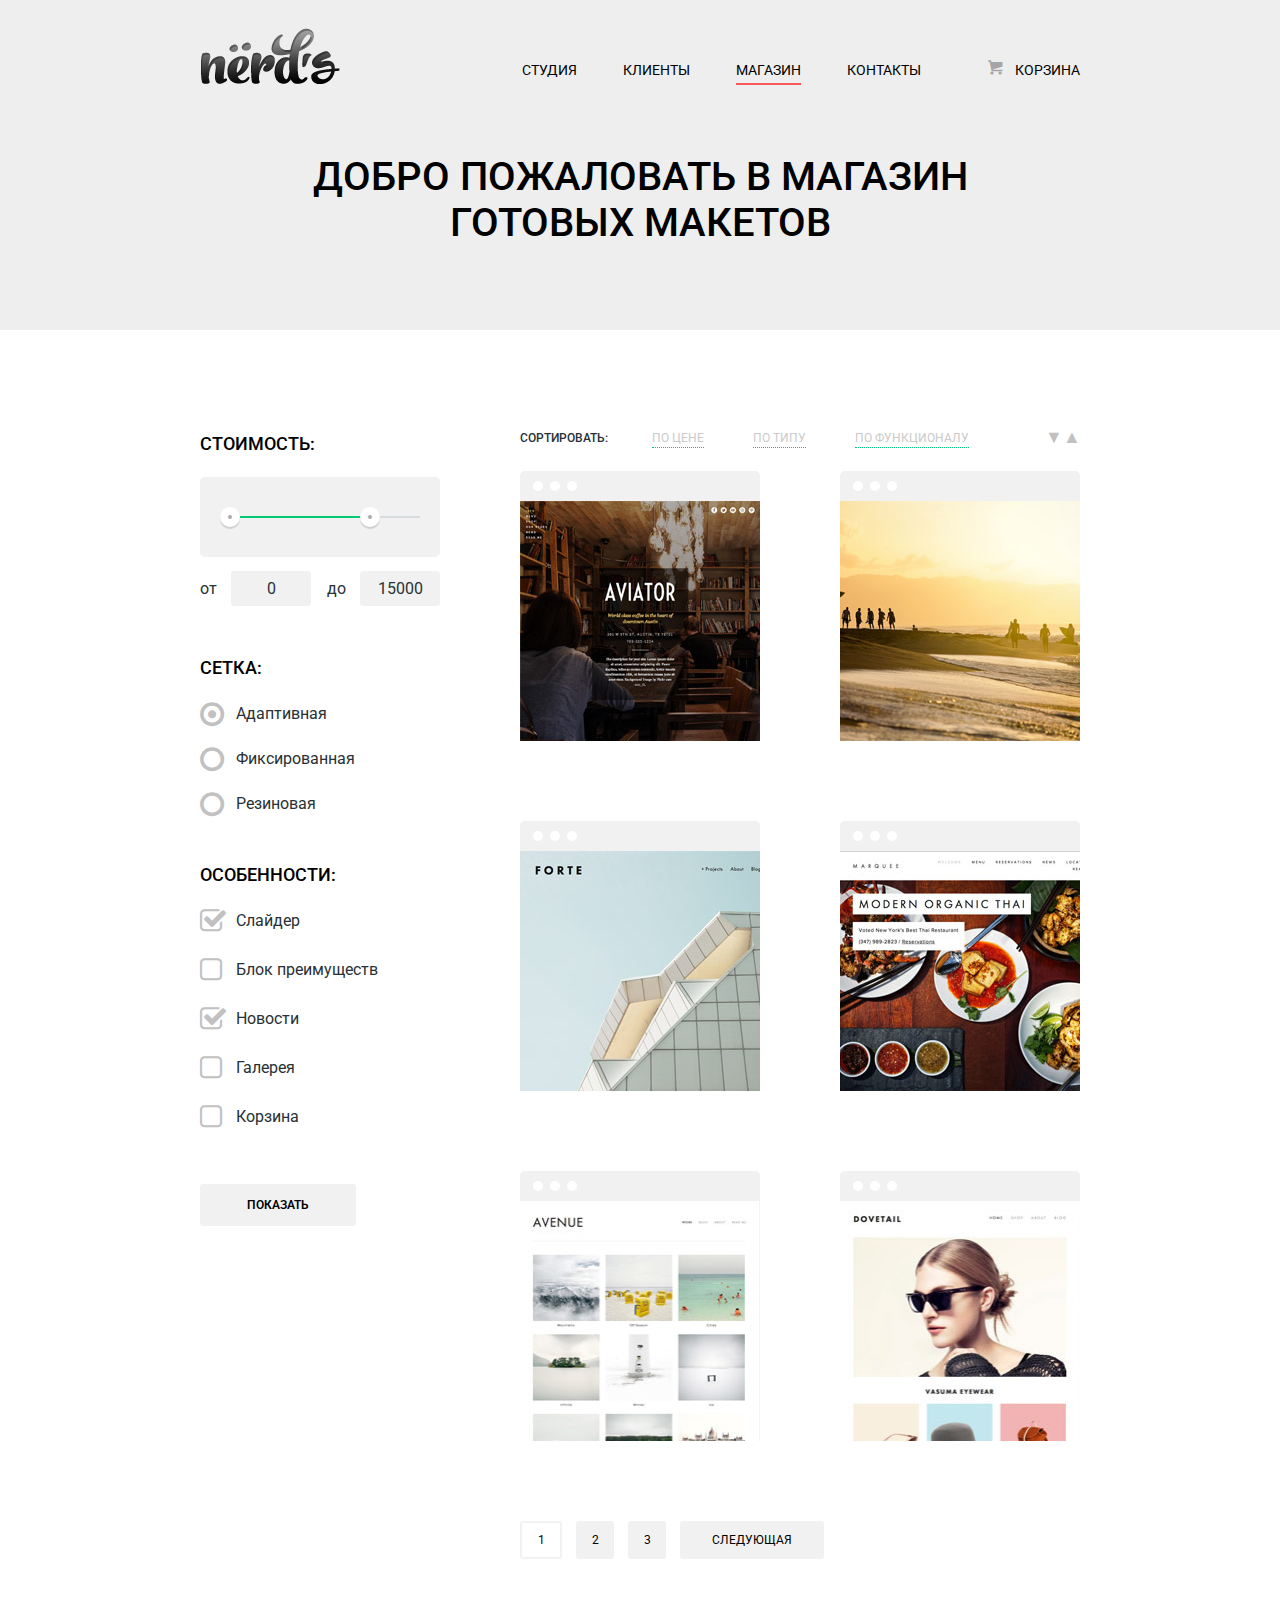
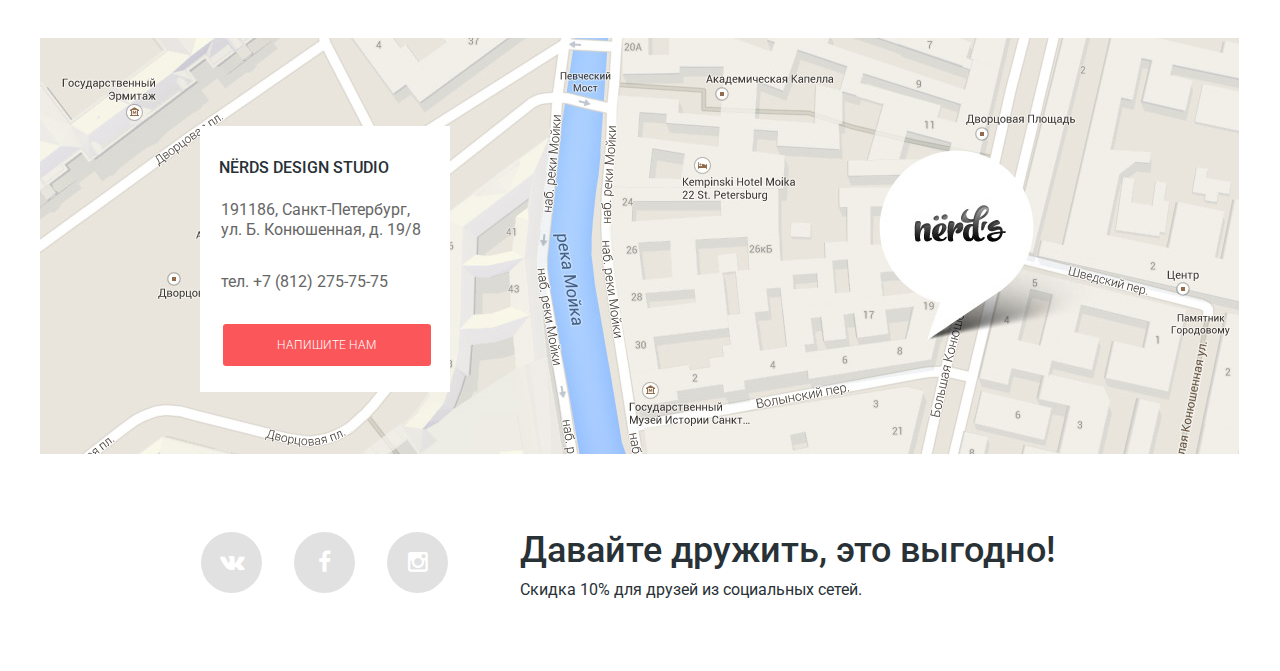
==== commit 9f0443df: "Шестое задание" ====
--- a/catalog.html
+++ b/catalog.html
@@ -11,18 +11,18 @@
     <header class="main-header">
       <div class="container clearfix">
         <div class="nerds-logo">
-          <a class="logo" href="#"><img src="img/logo_nerds.png" width="139" height="56" alt="Нёрдс"></a>  
+          <a class="logo" href="index.html"><img src="img/logo_nerds.png" width="139" height="56" alt="Нёрдс"></a>  
         </div>
         <nav class="main-navigation">
           <ul>
             <li>
-              <a href="#">СТУДИЯ</a>
+              <a href="index.html">СТУДИЯ</a>
             </li>
             <li>
               <a href="#">КЛИЕНТЫ</a>
             </li>
-            <li>
-              <a href="#">МАГАЗИН</a>  
+            <li class="active">
+              <a href="catalog.html">МАГАЗИН</a>  
             </li>
             <li>
               <a href="#">КОНТАКТЫ</a>  
@@ -42,13 +42,15 @@
         <div class="range-filter">
           <h3 class="index-title">СТОИМОСТЬ:</h3>
           <div class="range-controls">
-            <div class="scale"><div></div></div>
+            <div class="scale">
+              <div class="bar" style="#"></div>
+            </div>
             <div class="toggle min-toggle"></div>
             <div class="toggle max-toggle"></div>
           </div>
           <div class="price-controls">
-            от <input class="min-price" type="text" value="0">
-            до <input class="max-price" type="text" value="15000">
+            <label class="min-price">от <input name="min-price" type="text" value="0"></label>
+            <label class="max-price">до <input name="max-price" type="text" value="15000"></label>
           </div>
         </div>
         <div class="block-grid">
@@ -82,13 +84,23 @@
           <button class="sort-btn by-price">ПО ЦЕНЕ</button>
           <button class="sort-btn by-type">ПО ТИПУ</button>
           <button class="sort-btn by-function">ПО ФУНКЦИОНАЛУ</button>
-          <button class="sort-btn sort-dir"><span class="icon-down-dir"></span></button>
-          <button class="sort-btn sort-dir"><span class="icon-up-dir"></span>
-          </button>
+          <div class="sort-dir">
+            <div class="sort-down"></div>
+            <div class="sort-up"></div>
+          </div>
         </div>
         <div class="layouts clearfix">
           <article class="aviator">
-            <div class="triple-slider"></div>
+            <div class="triple-slider">
+              <input type="radio" name="toggle" id="btn-01" checked>
+              <input type="radio" name="toggle" id="btn-02">
+              <input type="radio" name="toggle" id="btn-03">
+              <div class="layout-slider">
+                <label for="btn-01"></label>
+                <label for="btn-02"></label>
+                <label for="btn-03"></label>
+              </div>  
+            </div>
             <img src="img/shop_aviator.jpg" width="240" height="240" alt="AVIATOR">
             <section class="aviator-info">
               <h3 class="index-title">AVIATOR</h3>
@@ -97,7 +109,16 @@
             </section>
           </article>
           <article class="sunset">
-            <div class="triple-slider"></div>
+            <div class="triple-slider">
+              <input type="radio" name="toggle" id="btn-01" checked>
+              <input type="radio" name="toggle" id="btn-02">
+              <input type="radio" name="toggle" id="btn-03">
+              <div class="layout-slider">
+                <label for="btn-01"></label>
+                <label for="btn-02"></label>
+                <label for="btn-03"></label>
+              </div>    
+            </div>
             <img src="img/shop_sunset.jpg" width="240" height="240" alt="SUNSET">
             <section class="sunset-info">
               <h3 class="index-title">SUNSET</h3>
@@ -106,19 +127,55 @@
             </section>
           </article>
           <article class="forte">
-            <div class="triple-slider"></div>
+            <div class="triple-slider">
+              <input type="radio" name="toggle" id="btn-01" checked>
+              <input type="radio" name="toggle" id="btn-02">
+              <input type="radio" name="toggle" id="btn-03">
+              <div class="layout-slider">
+                <label for="btn-01"></label>
+                <label for="btn-02"></label>
+                <label for="btn-03"></label>
+              </div>    
+            </div>
             <img src="img/shop_forte.jpg" width="240" height="240" alt="FORTE">  
           </article>
           <article class="modern-organic">
-            <div class="triple-slider"></div>
+            <div class="triple-slider">
+              <input type="radio" name="toggle" id="btn-01" checked>
+              <input type="radio" name="toggle" id="btn-02">
+              <input type="radio" name="toggle" id="btn-03">
+              <div class="layout-slider">
+                <label for="btn-01"></label>
+                <label for="btn-02"></label>
+                <label for="btn-03"></label>
+              </div>    
+            </div>
             <img src="img/shop_modorg.jpg" width="240" height="240" alt="MODERN ORGANIC THAI">  
           </article>
           <article class="avenue">
-            <div class="triple-slider"></div>
+            <div class="triple-slider">
+              <input type="radio" name="toggle" id="btn-01" checked>
+              <input type="radio" name="toggle" id="btn-02">
+              <input type="radio" name="toggle" id="btn-03">
+              <div class="layout-slider">
+                <label for="btn-01"></label>
+                <label for="btn-02"></label>
+                <label for="btn-03"></label>
+              </div>    
+            </div>
             <img src="img/shop_avenue.jpg" width="240" height="240" alt="AVENUE">  
           </article>
           <article class="dovetail">
-            <div class="triple-slider"></div>
+            <div class="triple-slider">
+              <input type="radio" name="toggle" id="btn-01" checked>
+              <input type="radio" name="toggle" id="btn-02">
+              <input type="radio" name="toggle" id="btn-03">
+              <div class="layout-slider">
+                <label for="btn-01"></label>
+                <label for="btn-02"></label>
+                <label for="btn-03"></label>
+              </div>    
+            </div>
             <img src="img/shop_dovetail.jpg" width="240" height="240" alt="DOVETAIL">  
           </article>
         </div>
@@ -132,7 +189,9 @@
     </main>
     <footer class="main-footer">
       <div class="container clearfix">
-        <a class="map" href="#">M</a>
+        <div class="map">
+          <img src="img/map.jpg" width="1199" height="416" alt="Карта">
+        </div>
         <section class="footer-contacts">
           <b class="title-contacts">NЁRDS DESIGN STUDIO</b>
           <p>191186, Санкт-Петербург,<br>
@@ -152,6 +211,36 @@
           </div>
         </section>
       </div>
+      <div class="modal-content">
+        <button class="modal-content-close" type="button" title="Закрыть">Закрыть</button>
+        <form class="message-form" action="https://echo.htmlacademy.ru" method="post">
+          <div class="name-block">
+          <p class="name-p">
+          <label for="name-f">
+            Ваше имя:<br>
+          </label>
+          </p>
+          <input class="user-name" type="text" name="name" id="name-f" placeholder="Представьтесь, пожалуйста">
+          </div>
+          <div class="email-block">
+            <p class="email-p">
+            <label for="email-f">
+              Ваш e-mail:<br>
+            </label>
+            </p>
+            <input class="user-email" type="text" name="email" id="email-f" placeholder="Для отправки ответа">
+          </div>
+          <div class="text-block">
+            <p class="text-p">
+            <label for="free-text-f">
+              Текст письма:<br>
+            </label>
+            </p>
+            <textarea class="user-text" name="free-text" id="free-text-f" rows="5" placeholder="В свободной форме"></textarea>
+          </div><br>
+          <button class="btn" type="submit">Отправить</button>
+        </form>
+      </div>
     </footer>
   </body>
 </html>
--- a/css/style.css
+++ b/css/style.css
@@ -138,7 +138,7 @@
     text-decoration: none;
 }
 
-.main-navigation li:first-child a {
+.main-navigation li:first-child {
     margin-left: 183px;
 }
 
@@ -148,6 +148,32 @@
 
 .main-navigation a:active {
     color: #8f8f8f;
+}
+
+.main-navigation .active {
+    position: relative;
+    
+    background-color: none;
+}
+
+.main-navigation .active::after {
+    content: "";
+    position: absolute;
+    bottom: 0;
+    right: 46px;
+    left: 0px;
+    height: 2px;
+    
+    background-color: #fb565a;
+}
+
+.active span {
+    display: block;
+    margin-right: 46px;
+}
+
+.active a:hover {
+    color: #000000;
 }
 
 .cart-block {
@@ -197,6 +223,7 @@
     opacity: 0.25;
 }
 /*Catalog Хэдер*/
+/*Index Хэдер будет ниже*/
 .head {
     display: block;
     
@@ -220,7 +247,86 @@
 }
 
 .range-filter {
+    width: 240px;
     margin-bottom: 47px;
+}
+
+.range-controls {
+    position: relative;
+    
+    height: 41px;
+    padding-top: 39px;
+    padding-right: 20px;
+    padding-left: 20px;
+    margin-bottom: 14px;
+    
+    border-radius: 5px;
+    background-color: #f1f1f1;
+}
+
+.range-controls .scale {
+    height: 2px;
+    
+    background-color: #d7dcde;
+}
+
+.range-controls .bar {
+    width: 80%;
+    height: 2px;
+    
+    background-color: #00ca74;
+}
+
+.range-controls .toggle {
+    position: absolute;
+    top: 30px;
+    left: 0px;
+    width: 4px;
+    height: 4px;
+    
+    border: 8px solid #ffffff;
+    border-radius: 50%;
+    cursor: pointer;
+    background-color: #ababab;
+    box-shadow: 0 2px 1px 0 #cfcfcf;
+}
+
+.range-controls .min-toggle {
+    left: 20px;
+}
+
+.range-controls .max-toggle {
+    left: 160px;
+}
+
+.price-controls {
+    font-size: 0;
+}
+
+.price-controls label {
+    display: inline-block;
+    width: 50%;
+    font-size: 16px;
+}
+
+.price-controls input {
+    width: 60px;
+    padding: 8px 10px;
+    margin-left: 10px;
+    
+    font-family: "Roboto", sans-serif;
+    font-size: 16px;
+    text-align: center;
+    
+    border: none;
+    border-radius: 3px;
+    outline: none;
+    background-color: #f1f1f1;
+    color: #283136;
+}
+
+.max-price {
+    text-align: right;
 }
 
 .block-grid {
@@ -233,11 +339,11 @@
     margin-bottom: -4px;
 }
 
-input[type=radio] {
+.block-form input[type="radio"] {
     display: none;
 }
 
-input[type=radio] + label {
+input[type="radio"] + label {
     display: block;
     position: relative;
     margin: 25px 0;
@@ -251,7 +357,7 @@
     color: #283136;
 }
 
-input[type=radio] + label::before {
+input[type="radio"] + label::before {
     content: "\25cb";
     
     position: absolute;
@@ -266,15 +372,32 @@
     color: #c1c1c1;
 }
 
-input[type=radio]:checked + label::before {
+input[type="radio"]:checked + label::before {
     content: "\25cf";
 }
 
-input[type=radio] + label:hover {
-    color: #000000;
-}
-
-.input[type=radio] + label::before:hover {
+input[type="radio"] + label:hover {
+    color: #000000;
+}
+
+input[type="radio"]:hover + label::before {
+    content: "\25cb";
+    
+    position: absolute;
+    top: 0;
+    left: 0;
+    
+    width: 25px;
+    height: 25px;
+    
+    font-family: "symbols-nerds";
+    font-size: 28px;
+    color: #b5b5b5;
+}
+
+input[type="radio"]:checked:hover + label::before {
+    content: "\25cf";
+    
     color: #b5b5b5;
 }
 
@@ -288,11 +411,11 @@
     margin-bottom: -8px;
 }
 
-input[type=checkbox] {
+input[type="checkbox"] {
     display: none;
 }
 
-input[type=checkbox] + label {
+input[type="checkbox"] + label {
     display: block;
     position: relative;
     margin: 29px 0;
@@ -303,9 +426,10 @@
     padding-left: 36px;
     
     cursor: pointer;
-}
-
-input[type=checkbox] + label::before {
+    color: #283136;
+}
+
+input[type="checkbox"] + label::before {
     content: "\2610";
     position: absolute;
     top: 0;
@@ -319,8 +443,32 @@
     color: #c1c1c1;
 }
 
-input[type=checkbox]:checked + label::before {
+input[type="checkbox"]:hover + label {
+    color: #000000;
+}
+
+input[type="checkbox"]:hover + label::before {
+    content: "\2610";
+    position: absolute;
+    top: 0;
+    left: 0;
+    
+    width: 23px;
+    height: 23px;
+    
+    font-size: 28px;
+    font-family: "symbols-nerds";
+    color: #b5b5b5;
+}
+
+input[type="checkbox"]:checked + label::before {
     content: "\2611";
+}
+
+input[type="checkbox"]:checked:hover + label::before {
+    content: "\2611";
+    
+    color: #b5b5b5;
 }
 /*Catalog Сетка макетов*/
 .container-catalog {
@@ -364,7 +512,7 @@
 
 .sort-btn:active {
     color: #000000;
-    border: none;
+    border-bottom: none;
     outline: none;
 }
 
@@ -372,27 +520,90 @@
     margin-right: 75px;
 }
 /*ЧТО ДЕЛАТЬ С СОРТИРОВОЧНЫМИ НАПРАВЛЯЮЩИМИ?*/
-.sort-btn:nth-child(5) {
-    margin-right: 12px;
-}
-
-.sort-btn:nth-child(6) {
-    margin-right: 0;
-}
-
 .sort-dir {
-    
+    float: right;
+    position: relative;
+    
+    width: 28px;
+    height: 10px;
+    margin-top: 4px;
+}
+
+.sort-down::before {
+    content: "\25bc";
+    position: absolute;
+    top: -5px;
+    left: -7px;
+    
+    font-size: 18px;
+    
+    cursor: pointer;
+    color: #c1c1c1;
+}
+
+.sort-down:hover::before {
+    color: #000000;
+}
+
+.sort-down:active::before {
+    color: #00ca74;
+}
+
+.sort-up::before {
+    content: "\25b2";
+    position: absolute;
+    top: -5px;
+    left: 11px;
+    
+    font-size: 18px;
+    
+    cursor: pointer;
+    color: #c1c1c1;
+}
+
+.sort-up:hover::before {
+    color: #000000;
+}
+
+.sort-up:active::before {
+    color: #00ca74;
 }
 /*Catalog Слайдер изображений макетов*/
 .triple-slider::before {
     content: "";
     display: block;
+    position: relative;
     
     width: 240px;
     height: 30px;
-    border-radius: 3px;
+    border-top-left-radius: 5px;
+    border-top-right-radius: 5px;
     
     background-color: #f1f1f1;
+}
+
+.triple-slider input[type="radio"] {
+    display: none;
+}
+
+.layout-slider {
+    position: absolute;
+    top: 10px;
+    left: 13px;
+}
+
+.layout-slider label {
+    display: inline-block;
+    width: 6px;
+    height: 6px;
+    margin: 0 3px 0 0;
+    
+    vertical-align: top;
+    
+    background-color: #ffffff;
+    border: 2px solid #ffffff;
+    border-radius: 50%;
+    cursor: pointer;
 }
 /*Catalog Авиатор*/
 .aviator {
@@ -436,6 +647,10 @@
 .aviator:hover .aviator-info {
     display: block;
 }
+
+.aviator:hover .triple-slider::before {
+    background-color: #797979;
+}
 /*Catalog Сансет*/
 .sunset {
     float: right;
@@ -477,9 +692,14 @@
 .sunset:hover .sunset-info {
     display: block;
 }
+
+.sunset:hover .triple-slider::before {
+    background-color: #797979;
+}
 /*Catalog Форте*/
 .forte {
     float: left;
+    position: relative;
     
     width: 240px;
     height: 270px;
@@ -490,6 +710,7 @@
 /*Catalog Модерн Органик*/
 .modern-organic {
     float: right;
+    position: relative;
     
     width: 240px;
     height: 270px;
@@ -499,6 +720,7 @@
 /*Catalog Авеню*/
 .avenue {
     float: left;
+    position: relative;
     
     width: 240px;
     height: 270px;
@@ -509,6 +731,7 @@
 /*Catalog Давтейл*/
 .dovetail {
     float: right;
+    position: relative;
     
     width: 240px;
     height: 270px;
@@ -518,7 +741,7 @@
     clear: both;
     
     width: 320px;
-    margin-bottom: 80px;
+    margin-bottom: -6px;
 }
 /*Catalog Страницы*/
 .page {
@@ -526,11 +749,13 @@
     min-width: 38px;
     height: 38px;
     margin-right: 10px;
+  
     font-size: 12px;
     line-height: 38px;
     text-align: center;
     vertical-align: middle;
     text-decoration: none;
+  
     border-radius: 3px;
     color: #000000;
     background-color: #f1f1f1;
@@ -559,34 +784,101 @@
     margin-right: 0;
 }
 /*Index Блок-Слайдер в хэдере*/
-.slider-block {
-    min-height: 353px;
-    margin-bottom: 81px;
-    background-color: #eee;
-}
-
-.offer-block {
-    float: left;
-    
-    width: 460px;
-    min-height: 221px;
-    margin-top: 53px;
-    margin-right: 80px;
-}
-
-.offer-block h1 {
-    width: 250px;
+.slider {
+    position: relative;
+    padding-top: 49px;
+    width: 880px;
+    margin: 0 auto;
+    margin-bottom: 80px;
+    
+    background-color: #eeeeee;
+}
+
+.slide {
+    min-height: 310px;
+    
+    background-repeat: no-repeat;
+    background-position: 100% 10px;
+}
+
+.slider input[type="radio"] {
+    display: none;
+}
+
+.slider-controls {
+    position: absolute;
+    bottom: 95px;
+    left: 50%;
+    
+    width: 200px;
+    margin-left: -100px;
+    
+    text-align: center;
+}
+
+.slider-controls label {
+    display: inline-block;
+    width: 4px;
+    height: 4px;
+    margin: 0 3px;
+    
+    vertical-align: top;
+    
+    background-color: #ffffff;
+    border: 3px solid #ffffff;
+    border-radius: 50%;
+    cursor: pointer;
+}
+
+.slide-text {
+    width: 500px;
+    padding: 30px 0;
+}
+
+.slide-title {
+    font-weight: 500;
     font-size: 36px;
     line-height: 36px;
-    margin-bottom: 22px;
-}
-
-.offer-block p {
-    width: 460px;
-    font-size: 16px;
+}
+
+.slide p {
+    font-weight: 500;
     line-height: 22px;
-    padding-left: 1px;
-    margin-bottom: 25px;
+    color: #283136;
+}
+
+.slide:nth-child(1) {
+    background-image: url(../img/technique_first_slide.png);
+}
+
+.slide:nth-child(2) {
+    background-image: url(../img/calc_second_slider.png);
+}
+
+.slide:nth-child(3) {
+    background-image: url(../img/robo_third_slider.png);
+}
+
+.slide {
+    display: none;
+}
+
+#btn-1:checked ~ .slides .slide:nth-child(1) {
+    display: block;
+}
+
+#btn-2:checked ~ .slides .slide:nth-child(2) {
+    display: block;
+}
+
+#btn-3:checked ~ .slides .slide:nth-child(3) {
+    display: block;
+}
+
+#btn-1:checked ~ .slider-controls label[for="btn-1"],
+#btn-2:checked ~ .slider-controls label[for="btn-2"],
+#btn-3:checked ~ .slider-controls label[for="btn-3"] {
+    background-color: #c1c1c1;
 }
 /*Стилизация кнопок и ссылок*/
 .btn {
@@ -595,11 +887,13 @@
     font-size: 12px;
     line-height: 18px;
     font-family: "Roboto", sans-serif;
+    font-weight: 300;
     color: #ffffff;
     
     vertical-align: top;
     text-transform: uppercase;
     text-decoration: none;
+    text-align: center;
     border: none;
     border-radius: 3px;
     outline: none;
@@ -631,6 +925,15 @@
     color: #ffffff;
 }
 
+.more-btn:hover {
+    background-color: #d6494d;
+}
+
+.more-btn:active {
+    box-shadow: inset 0 3px 0 0 #9b2d30;
+    background-color: #b63538;
+}
+/*Кнопка с покупкой в Catalog*/
 .btn-buy {
     padding-left: 41px;
     padding-right: 38px;
@@ -649,19 +952,6 @@
     box-shadow: inset 0 3px 0 0 #9b2d30;
     background-color: #b63538;
 }
-/*Index Изображение в слайдере*/
-.slider-image-title {
-    float: right;
-    
-    width: 340px;
-    height: 232px;
-    margin-top: 52px;
-}
-
-.slider-image-title img {
-    width: 340px;
-    height: 232px;
-}
 /*Index Блок с предложениями*/
 .orders-block {
     margin-bottom: 80px;
@@ -920,19 +1210,26 @@
 }
 /*Index и Catalog Футер*/
 .main-footer {
-    clear: both;
-    
-    margin-top: 86px;
+    position: relative;
+    
+    margin-top: 85px;
     
     min-height: 632px;
-    /*До создания карты*/
-    background-color: #eeeeee;
+}
+
+.map {
+    position: absolute;
+    top: 0;
+    left: 50%;
+    margin-left: -600px;
+    z-index: -1;
 }
 
 .footer-contacts {
+    position: absolute;
+    top: 88px;
     width: 250px;
     min-height: 240px;
-    margin-top: 88px;
     margin-bottom: 89px;
     background-color: #ffffff;
 }
@@ -957,7 +1254,7 @@
     color: #666666;
 }
 
-.footer-contacts p + p {
+.footer-contacts p:nth-child(3) {
     margin-top: 24px;
 }
 
@@ -969,8 +1266,19 @@
     background-color: #fb565a;
 }
 
+.link-us:hover {
+    background-color: #d6494d;
+}
+
+.link-us:active {
+    box-shadow: inset 0 3px 0 0 #9b2d30;
+    background-color: #b63538;
+}
+
 .footer-social {
-    min-height: 216px;
+    position: absolute;
+    top: 494px;
+    min-height: 139px;
 }
 /*Стилизация ссылок в футере*/
 .links {
@@ -1031,6 +1339,169 @@
     font-size: 16px;
     line-height: 22px;
     margin-top: 11px;
-    margin-bottom: 68px;
-}
-
+}
+/*Всплывающий блок отправки письма*/
+.modal-content {
+    position: absolute;
+    top: -34px;
+    left: 50%;
+    
+    display: none;
+    width: 460px;
+    margin-left: -315px;
+    padding: 55px 90px 50px 80px;
+  
+    color: #000000;
+    background-color: #ffffff;
+    box-shadow: 0 15px 65px 0 rgba(0, 1, 1, 0.75);
+}
+
+.modal-content-close {
+    position: absolute;
+    top: 6px;
+    right: 6px;
+    
+    width: 41px;
+    height: 41px;
+    
+    font-size: 0;
+    
+    background-color: #fb565a;
+    border: 0;
+    outline: 0;
+    cursor: pointer;
+    border-radius: 50px;
+}
+
+.modal-content-close::before,
+.modal-content-close::after {
+    content: "";
+    position: absolute;
+    top: 18px;
+    right: 7px;
+    
+    width: 27px;
+    height: 5px;
+    
+    background-color: #ffffff;
+    border-radius: 1px;
+}
+
+.modal-content-close::before {
+    transform: rotate(45deg);
+}
+
+.modal-content-close::after {
+    transform: rotate(-45deg);
+}
+
+.modal-content .name-p {
+    margin: 0;
+    margin-bottom: 12px;
+    
+    font-size: 16px;
+    line-height: 18px;
+}
+
+.modal-content .email-p {
+    margin: 0;
+    margin-bottom: 12px;
+    
+    font-size: 16px;
+    line-height: 18px;
+}
+
+.modal-content .text-p {
+    margin: 0;
+    margin-top: 22px;
+    margin-bottom: 12px;
+    
+    font-size: 16px;
+    line-height: 18px;
+}
+
+.message-form input[type="text"] {
+    width: 188px;
+    padding: 9px 14px;
+    margin-right: 20px;
+    
+    font-size: 12px;
+    line-height: 18px;
+    font-family: "Roboto", sans-serif;
+    text-transform: uppercase;
+    color: #000000;
+    
+    border: 2px solid #d7dcde;
+    border-radius: 3px;
+    outline: none;
+}
+
+.email-block {
+    float: right;
+}
+
+.email-block input[type="text"] {
+    margin-right: 0;
+}
+
+.message-form input::-webkit-input-placeholder {
+    color: #000000;
+}
+
+.name-block,
+.email-block {
+    display: inline-block;
+}
+
+.message-form textarea {
+    width: 428px;
+    padding: 9px 14px;
+    
+    font-size: 12px;
+    line-height: 18px;
+    text-transform: uppercase;
+    color: #000000;
+    
+    border: 2px solid #d7dcde;
+    border-radius: 3px;
+    outline: none;
+}
+
+.message-form textarea::-webkit-input-placeholder {
+    color: #000000;
+}
+
+.text-block {
+    margin-bottom: 20px;
+}
+
+.message-form input:hover {
+    border-color: #a2a9ac;
+}
+
+.message-form textarea:hover {
+    border-color: #a2a9ac;
+}
+
+.message-form input:focus {
+    border-color: #56bffb;
+}
+
+.message-form textarea:focus {
+    border-color: #56bffb;
+}
+
+.modal-content .btn {
+    padding-left: 196px;
+    padding-right: 195px;
+    background-color: #fb565a;
+}
+
+.modal-content .btn:hover {
+    background-color: #d6494d;
+}
+
+.modal-content .btn:active {
+    box-shadow: inset 0 3px 0 0 #9b2d30;
+    background-color: #b63538;
+}
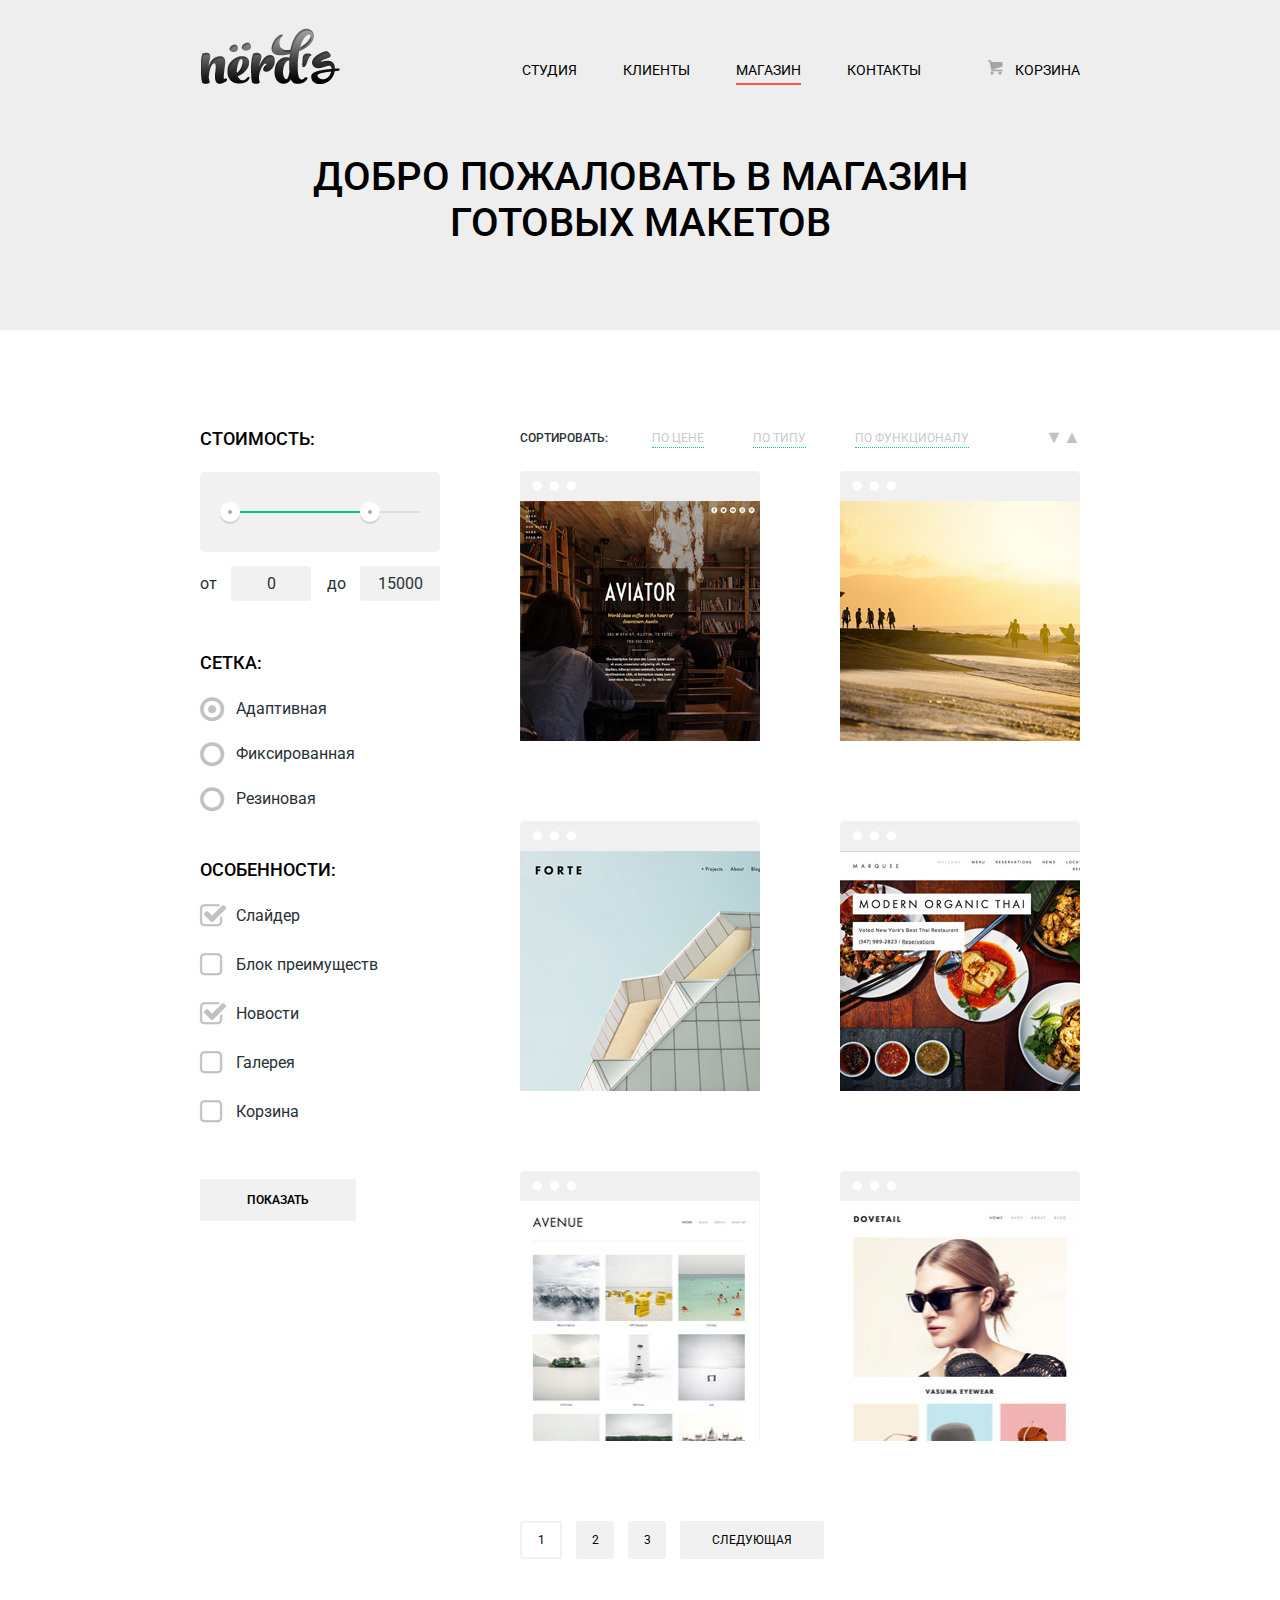
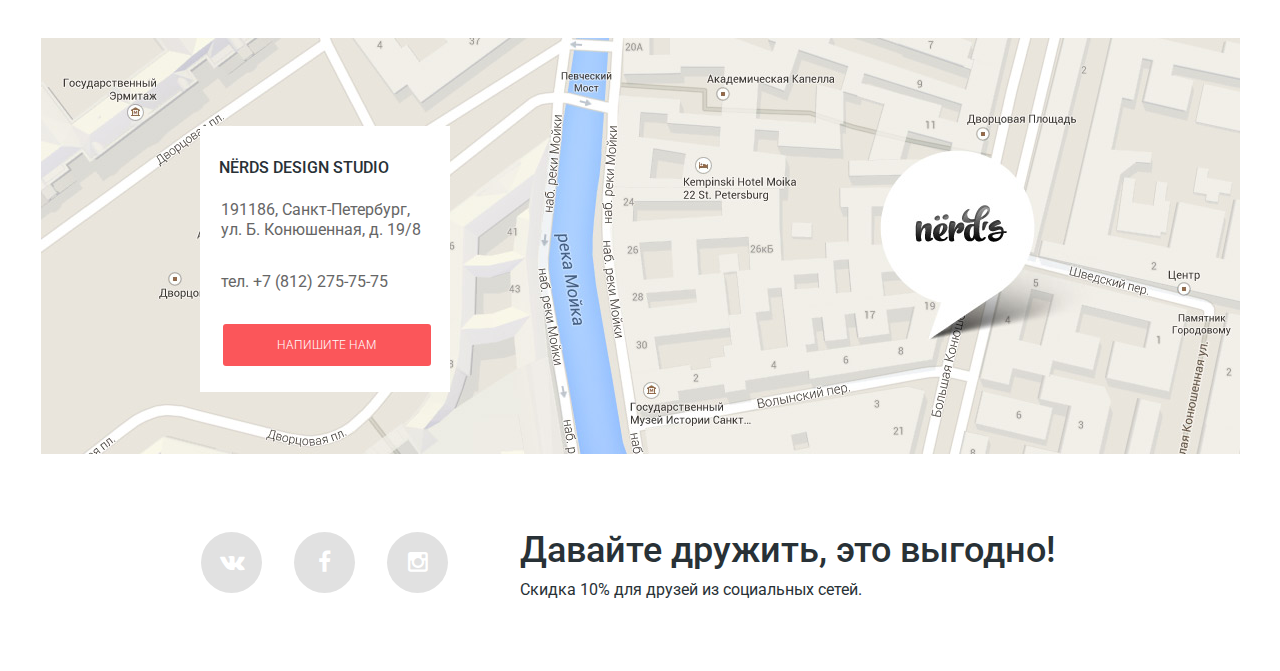
==== commit d4e362f0: "Изменения в проекте" ====
--- a/catalog.html
+++ b/catalog.html
@@ -92,16 +92,11 @@
         <div class="layouts clearfix">
           <article class="aviator">
             <div class="triple-slider">
-              <input type="radio" name="toggle" id="btn-01" checked>
-              <input type="radio" name="toggle" id="btn-02">
-              <input type="radio" name="toggle" id="btn-03">
-              <div class="layout-slider">
-                <label for="btn-01"></label>
-                <label for="btn-02"></label>
-                <label for="btn-03"></label>
-              </div>  
-            </div>
-            <img src="img/shop_aviator.jpg" width="240" height="240" alt="AVIATOR">
+              
+            </div>
+            <div class="lay-block">
+              <img src="img/shop_aviator.jpg" width="240" height="240" alt="AVIATOR">
+            </div>
             <section class="aviator-info">
               <h3 class="index-title">AVIATOR</h3>
               <p>Одностраничный макет<br> с авторским дизайном</p>
@@ -110,16 +105,11 @@
           </article>
           <article class="sunset">
             <div class="triple-slider">
-              <input type="radio" name="toggle" id="btn-01" checked>
-              <input type="radio" name="toggle" id="btn-02">
-              <input type="radio" name="toggle" id="btn-03">
-              <div class="layout-slider">
-                <label for="btn-01"></label>
-                <label for="btn-02"></label>
-                <label for="btn-03"></label>
-              </div>    
-            </div>
-            <img src="img/shop_sunset.jpg" width="240" height="240" alt="SUNSET">
+               
+            </div>
+            <div class="lay-block">
+              <img src="img/shop_sunset.jpg" width="240" height="240" alt="SUNSET">
+            </div>
             <section class="sunset-info">
               <h3 class="index-title">SUNSET</h3>
               <p>Интернет-магазин<br> с личным кабинетом</p>
@@ -128,55 +118,55 @@
           </article>
           <article class="forte">
             <div class="triple-slider">
-              <input type="radio" name="toggle" id="btn-01" checked>
-              <input type="radio" name="toggle" id="btn-02">
-              <input type="radio" name="toggle" id="btn-03">
-              <div class="layout-slider">
-                <label for="btn-01"></label>
-                <label for="btn-02"></label>
-                <label for="btn-03"></label>
-              </div>    
-            </div>
-            <img src="img/shop_forte.jpg" width="240" height="240" alt="FORTE">  
+              
+            </div>
+            <div class="lay-block">
+              <img src="img/shop_forte.jpg" width="240" height="240" alt="FORTE">
+            </div>
+            <section class="forte-info">
+              <h3 class="index-title">FORTE</h3>
+              <p>Отличный макет<br> для личного блога</p>
+              <a class="btn btn-buy">10000 Р.</a>
+            </section>
           </article>
           <article class="modern-organic">
             <div class="triple-slider">
-              <input type="radio" name="toggle" id="btn-01" checked>
-              <input type="radio" name="toggle" id="btn-02">
-              <input type="radio" name="toggle" id="btn-03">
-              <div class="layout-slider">
-                <label for="btn-01"></label>
-                <label for="btn-02"></label>
-                <label for="btn-03"></label>
-              </div>    
-            </div>
-            <img src="img/shop_modorg.jpg" width="240" height="240" alt="MODERN ORGANIC THAI">  
+                   
+            </div>
+            <div class="lay-block">
+              <img src="img/shop_modorg.jpg" width="240" height="240" alt="MODERN ORGANIC THAI">
+            </div>
+            <section class="modern-org-info">
+              <h3 class="index-title">MODERN ORGANIC<br> THAI</h3>
+              <p>Сайт для ресторана<br> быстрого питания</p>
+              <a class="btn btn-buy">12000 Р.</a>
+            </section>
           </article>
           <article class="avenue">
             <div class="triple-slider">
-              <input type="radio" name="toggle" id="btn-01" checked>
-              <input type="radio" name="toggle" id="btn-02">
-              <input type="radio" name="toggle" id="btn-03">
-              <div class="layout-slider">
-                <label for="btn-01"></label>
-                <label for="btn-02"></label>
-                <label for="btn-03"></label>
-              </div>    
-            </div>
-            <img src="img/shop_avenue.jpg" width="240" height="240" alt="AVENUE">  
+                  
+            </div>
+            <div class="lay-block">
+              <img src="img/shop_avenue.jpg" width="240" height="240" alt="AVENUE">
+            </div>
+            <section class="avenue-info">
+              <h3 class="index-title">AVENUE</h3>
+              <p>Макет для блога<br> о путешествиях</p>
+              <a class="btn btn-buy">8000 Р.</a>
+            </section>
           </article>
           <article class="dovetail">
             <div class="triple-slider">
-              <input type="radio" name="toggle" id="btn-01" checked>
-              <input type="radio" name="toggle" id="btn-02">
-              <input type="radio" name="toggle" id="btn-03">
-              <div class="layout-slider">
-                <label for="btn-01"></label>
-                <label for="btn-02"></label>
-                <label for="btn-03"></label>
-              </div>    
-            </div>
-            <img src="img/shop_dovetail.jpg" width="240" height="240" alt="DOVETAIL">  
+                    
+            </div>
+            <div class="lay-block">
+              <img src="img/shop_dovetail.jpg" width="240" height="240" alt="DOVETAIL">
+            </div>
+            <section class="dovetail-info">
+              <h3 class="index-title">DOVETAIL</h3>
+              <p>Интернет-магазин<br> с галереей товаров</p>
+              <a class="btn btn-buy">14000 Р.</a>
+            </section>
           </article>
         </div>
         <div class="pages">
@@ -188,10 +178,9 @@
       </div>
     </main>
     <footer class="main-footer">
+      <div class="map">
+      </div>
       <div class="container clearfix">
-        <div class="map">
-          <img src="img/map.jpg" width="1199" height="416" alt="Карта">
-        </div>
         <section class="footer-contacts">
           <b class="title-contacts">NЁRDS DESIGN STUDIO</b>
           <p>191186, Санкт-Петербург,<br>
@@ -242,5 +231,6 @@
         </form>
       </div>
     </footer>
+    <script src="js/script.js"></script>
   </body>
 </html>
--- a/css/style.css
+++ b/css/style.css
@@ -3,8 +3,7 @@
     font-size: 16px;
     line-height: 22px;
     color: #283136;
-    font-weight: ;
-    font-family: "Roboto", sans-serif;
+    font-family: "Roboto", "Arial", sans-serif;
 }
 
 @font-face {
@@ -18,11 +17,11 @@
 
 [class^="icon-"]::before,
 [class*=" icon-"]::before {
-  display: inline-block;
+  display: inline-block; /*Не знаю, можно ли добавлять сюда vertical-align*/
   width: 1em;
   margin-right: 0.2em;
   margin-left: 0.2em;
-
+                        /*На все строчно-блочные элементы, касающиеся иконочных шрифтов, проставлен vertical-align*/
   font-weight: normal;
   line-height: 1em;
   font-family: "symbols-nerds";
@@ -53,7 +52,6 @@
     line-height: 36px;
     color: #000000;
     font-weight: 500;
-    font-family: "Roboto", sans-serif;
 }
 
 h3 {
@@ -61,7 +59,6 @@
     line-height: 30px;
     color: #000000;
     font-weight: 500;
-    font-family: "Roboto", sans-serif;
 }
 
 b {
@@ -69,7 +66,6 @@
     line-height: 22px;
     color: #283136;
     font-weight: 500;
-    font-family: "Roboto", sans-serif;
 }
 
 .clearfix::after {
@@ -185,7 +181,7 @@
 }
 
 .cart {
-    position: relative;
+    position: absolute;
     
     display: inline-block;
     margin-top: 55px;
@@ -243,6 +239,7 @@
     float: left;
     
     width: 240px;
+    margin-top: -5px;
     margin-right: 80px;
 }
 
@@ -307,6 +304,8 @@
     display: inline-block;
     width: 50%;
     font-size: 16px;
+    
+    vertical-align: top;
 }
 
 .price-controls input {
@@ -314,7 +313,7 @@
     padding: 8px 10px;
     margin-left: 10px;
     
-    font-family: "Roboto", sans-serif;
+    font-family: "Roboto", "Arial", sans-serif;
     font-size: 16px;
     text-align: center;
     
@@ -479,7 +478,6 @@
 }
 /*Catalog Сортировка*/
 .sort {
-    position: relative;
     margin-bottom: 23px;
     font-size: 12px;
     line-height: 18px;
@@ -519,7 +517,7 @@
 .by-function {
     margin-right: 75px;
 }
-/*ЧТО ДЕЛАТЬ С СОРТИРОВОЧНЫМИ НАПРАВЛЯЮЩИМИ?*/
+
 .sort-dir {
     float: right;
     position: relative;
@@ -569,42 +567,48 @@
     color: #00ca74;
 }
 /*Catalog Слайдер изображений макетов*/
-.triple-slider::before {
-    content: "";
-    display: block;
-    position: relative;
-    
+
+
+.triple-slider {
+    position: relative;
     width: 240px;
     height: 30px;
-    border-top-left-radius: 5px;
-    border-top-right-radius: 5px;
-    
-    background-color: #f1f1f1;
-}
-
-.triple-slider input[type="radio"] {
-    display: none;
-}
-
-.layout-slider {
-    position: absolute;
-    top: 10px;
-    left: 13px;
-}
-
-.layout-slider label {
-    display: inline-block;
-    width: 6px;
-    height: 6px;
-    margin: 0 3px 0 0;
-    
-    vertical-align: top;
-    
-    background-color: #ffffff;
-    border: 2px solid #ffffff;
-    border-radius: 50%;
-    cursor: pointer;
-}
+    top: px;
+    background-image: url(../img/browser.jpg);
+    background-repeat: no-repeat;
+    opacity: 0.1;
+}
+/*background макетов*/
+.aviator .lay-block {
+    height: 240px;
+    background-color: #765136;
+}
+
+.sunset .lay-block {
+    height: 240px;
+    background-color: #fcf7da;
+}
+
+.forte .lay-block {
+    height: 240px;
+    background-color: #cbdee2;
+}
+
+.modern-organic .lay-block {
+    height: 240px;
+    background-color: #6e2202;
+}
+
+.avenue .lay-block {
+    height: 240px;
+    background-color: #d4d8dc;
+}
+
+.dovetail .lay-block {
+    height: 240px;
+    background-color: #f7f4e8;
+}
+
 /*Catalog Авиатор*/
 .aviator {
     float: left;
@@ -613,6 +617,7 @@
     width: 240px;
     height: 270px;
     
+    margin-top: px;
     margin-right: 80px;
     margin-bottom: 80px;
 }
@@ -648,8 +653,8 @@
     display: block;
 }
 
-.aviator:hover .triple-slider::before {
-    background-color: #797979;
+.aviator:hover .triple-slider {
+    opacity: 1;
 }
 /*Catalog Сансет*/
 .sunset {
@@ -693,8 +698,8 @@
     display: block;
 }
 
-.sunset:hover .triple-slider::before {
-    background-color: #797979;
+.sunset:hover .triple-slider {
+    opacity: 1;
 }
 /*Catalog Форте*/
 .forte {
@@ -707,6 +712,41 @@
     margin-right: 80px;
     margin-bottom: 80px;
 }
+
+.forte-info {
+    display: none;
+    position: absolute;
+    top: 50px;
+    left: 20px;
+    
+    width: 200px;
+    height: 200px;
+    
+    text-align: center;
+    background-color: #ffffff;
+}
+
+.forte-info h3 {
+    font-size: 18px;
+    line-height: 18px;
+    margin-top: 36px;
+    margin-bottom: 18px;
+}
+
+.forte-info p {
+    width: 200px;
+    font-size: 14px;
+    line-height: 18px;
+    margin-bottom: 28px;
+}
+
+.forte:hover .forte-info {
+    display: block;
+}
+
+.forte:hover .triple-slider {
+    opacity: 1;
+}
 /*Catalog Модерн Органик*/
 .modern-organic {
     float: right;
@@ -717,6 +757,41 @@
     
     margin-bottom: 80px;
 }
+
+.modern-org-info {
+    display: none;
+    position: absolute;
+    top: 50px;
+    left: 20px;
+    
+    width: 200px;
+    height: 200px;
+    
+    text-align: center;
+    background-color: #ffffff;
+}
+
+.modern-org-info h3 {
+    font-size: 18px;
+    line-height: 24px;
+    margin-top: 36px;
+}
+
+.modern-org-info p {
+    width: 200px;
+    font-size: 14px;
+    line-height: 18px;
+    margin-top: -13px;
+    margin-bottom: 14px;
+}
+
+.modern-organic:hover .modern-org-info {
+    display: block;
+}
+
+.modern-organic:hover .triple-slider {
+    opacity: 1;
+}
 /*Catalog Авеню*/
 .avenue {
     float: left;
@@ -728,6 +803,41 @@
     margin-right: 80px;
     margin-bottom: 80px;
 }
+
+.avenue-info {
+    display: none;
+    position: absolute;
+    top: 50px;
+    left: 20px;
+    
+    width: 200px;
+    height: 200px;
+    
+    text-align: center;
+    background-color: #ffffff;
+}
+
+.avenue-info h3 {
+    font-size: 18px;
+    line-height: 18px;
+    margin-top: 36px;
+    margin-bottom: 18px;
+}
+
+.avenue-info p {
+    width: 200px;
+    font-size: 14px;
+    line-height: 18px;
+    margin-bottom: 28px;
+}
+
+.avenue:hover .avenue-info {
+    display: block;
+}
+
+.avenue:hover .triple-slider {
+    opacity: 1;
+}
 /*Catalog Давтейл*/
 .dovetail {
     float: right;
@@ -735,6 +845,41 @@
     
     width: 240px;
     height: 270px;
+}
+
+.dovetail-info {
+    display: none;
+    position: absolute;
+    top: 50px;
+    left: 20px;
+    
+    width: 200px;
+    height: 200px;
+    
+    text-align: center;
+    background-color: #ffffff;
+}
+
+.dovetail-info h3 {
+    font-size: 18px;
+    line-height: 18px;
+    margin-top: 36px;
+    margin-bottom: 18px;
+}
+
+.dovetail-info p {
+    width: 200px;
+    font-size: 14px;
+    line-height: 18px;
+    margin-bottom: 28px;
+}
+
+.dovetail:hover .dovetail-info {
+    display: block;
+}
+
+.dovetail:hover .triple-slider {
+    opacity: 1;
 }
 /*Catalog Переключатели страниц*/
 .pages {
@@ -753,7 +898,7 @@
     font-size: 12px;
     line-height: 38px;
     text-align: center;
-    vertical-align: middle;
+    vertical-align: top;
     text-decoration: none;
   
     border-radius: 3px;
@@ -886,7 +1031,7 @@
     padding: 12px 0;
     font-size: 12px;
     line-height: 18px;
-    font-family: "Roboto", sans-serif;
+    font-family: "Roboto", "Arial", sans-serif;
     font-weight: 300;
     color: #ffffff;
     
@@ -970,6 +1115,18 @@
     margin-bottom: 26px;
 }
 
+.order:nth-child(1) .img-order {
+    background-color: #fb565a;
+}
+
+.order:nth-child(2) .img-order {
+    background-color: #00ca74;
+}
+
+.order:nth-child(3) .img-order {
+    background-color: #efc84a;
+}
+
 .img-order img {
     width: 240px;
     height: 124px;
@@ -1117,7 +1274,6 @@
 }
 
 .logo-main {
-    position: relative;
     margin: 0 auto;
     width: 187px;
     height: 75px;
@@ -1174,8 +1330,6 @@
 }
 /*Index Блок с партнерами*/
 .partners {
-    position: relative;
-    
     min-height: 91px;
 }
 
@@ -1184,6 +1338,7 @@
     
     width: 220px;
     margin-right: 100px;
+  
     opacity: 0.2;
 }
 
@@ -1195,14 +1350,13 @@
     opacity: 1;
 }
 
-.partner:nth-child(1) {
-    position: relative;
-    top: 23px;
+.partner:nth-child(1) { /*23 top*/
+    margin-top: 23px;
+    margin-left: 12px;
 }
 
 .partner:nth-child(2) {
-    position: relative;
-    top: 10px;
+    margin-top: 10px;
 }
 
 .partner:last-child {
@@ -1218,11 +1372,14 @@
 }
 
 .map {
-    position: absolute;
-    top: 0;
-    left: 50%;
-    margin-left: -600px;
+    width: 100%;
+    min-height: 416px;
+    max-width: 1199px;
+    margin: 0 auto;
     z-index: -1;
+    background-color: #b5b5b5;
+    background-image: url(../img/map.jpg);
+    background-position: center;
 }
 
 .footer-contacts {
@@ -1238,6 +1395,8 @@
     display: inline-block;
     margin-left: 19px;
     margin-top: 27px;
+  
+    vertical-align: top;
 }
 
 .footer-contacts b {
@@ -1341,6 +1500,15 @@
     margin-top: 11px;
 }
 /*Всплывающий блок отправки письма*/
+@keyframes move-block {
+    0% {
+        transform: translateY(-335px);
+    }
+    100% {
+        transform: translateY(0);
+    }
+}
+
 .modal-content {
     position: absolute;
     top: -34px;
@@ -1356,6 +1524,12 @@
     box-shadow: 0 15px 65px 0 rgba(0, 1, 1, 0.75);
 }
 
+.modal-content-show {
+    display: block;
+    animation-name: move-block;
+    animation-duration: 0.5s;
+}
+
 .modal-content-close {
     position: absolute;
     top: 6px;
@@ -1427,7 +1601,7 @@
     
     font-size: 12px;
     line-height: 18px;
-    font-family: "Roboto", sans-serif;
+    font-family: "Roboto", "Arial", sans-serif;
     text-transform: uppercase;
     color: #000000;
     
@@ -1451,6 +1625,8 @@
 .name-block,
 .email-block {
     display: inline-block;
+  
+  vertical-align: top;
 }
 
 .message-form textarea {
